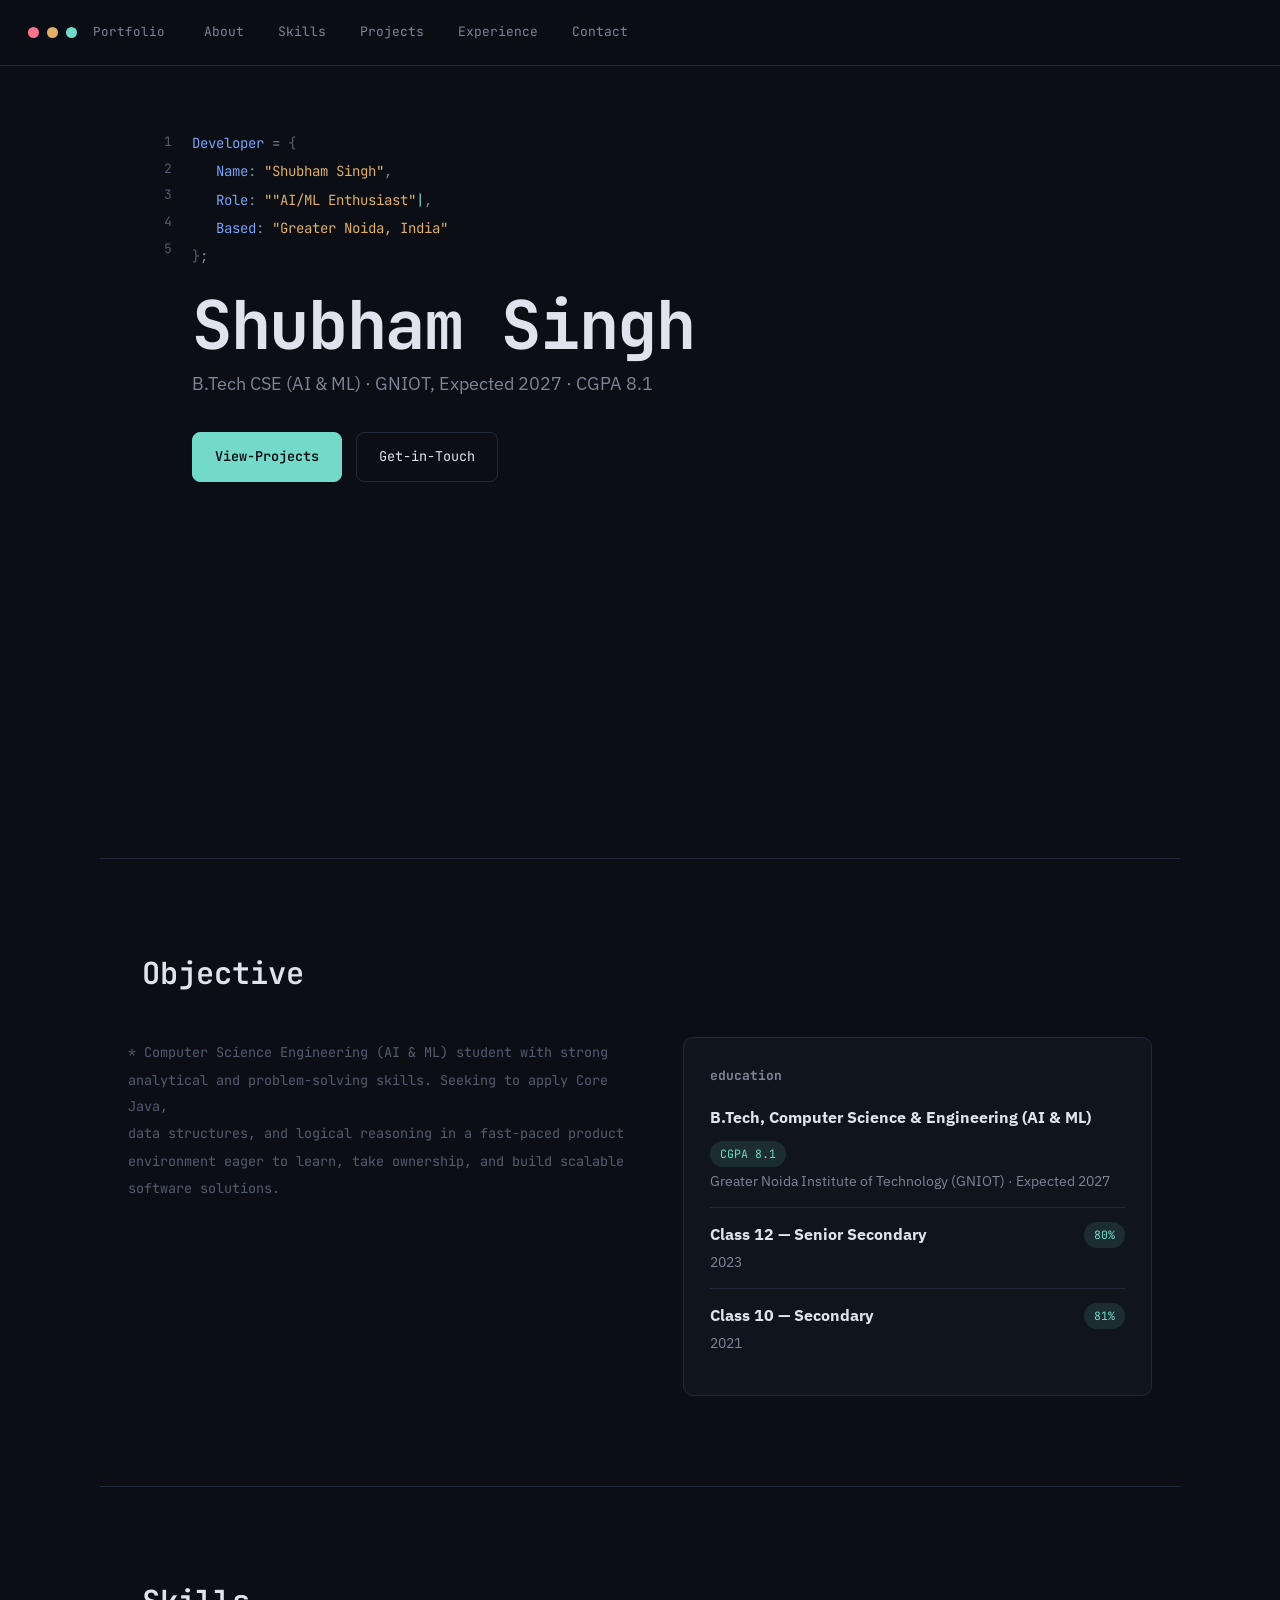
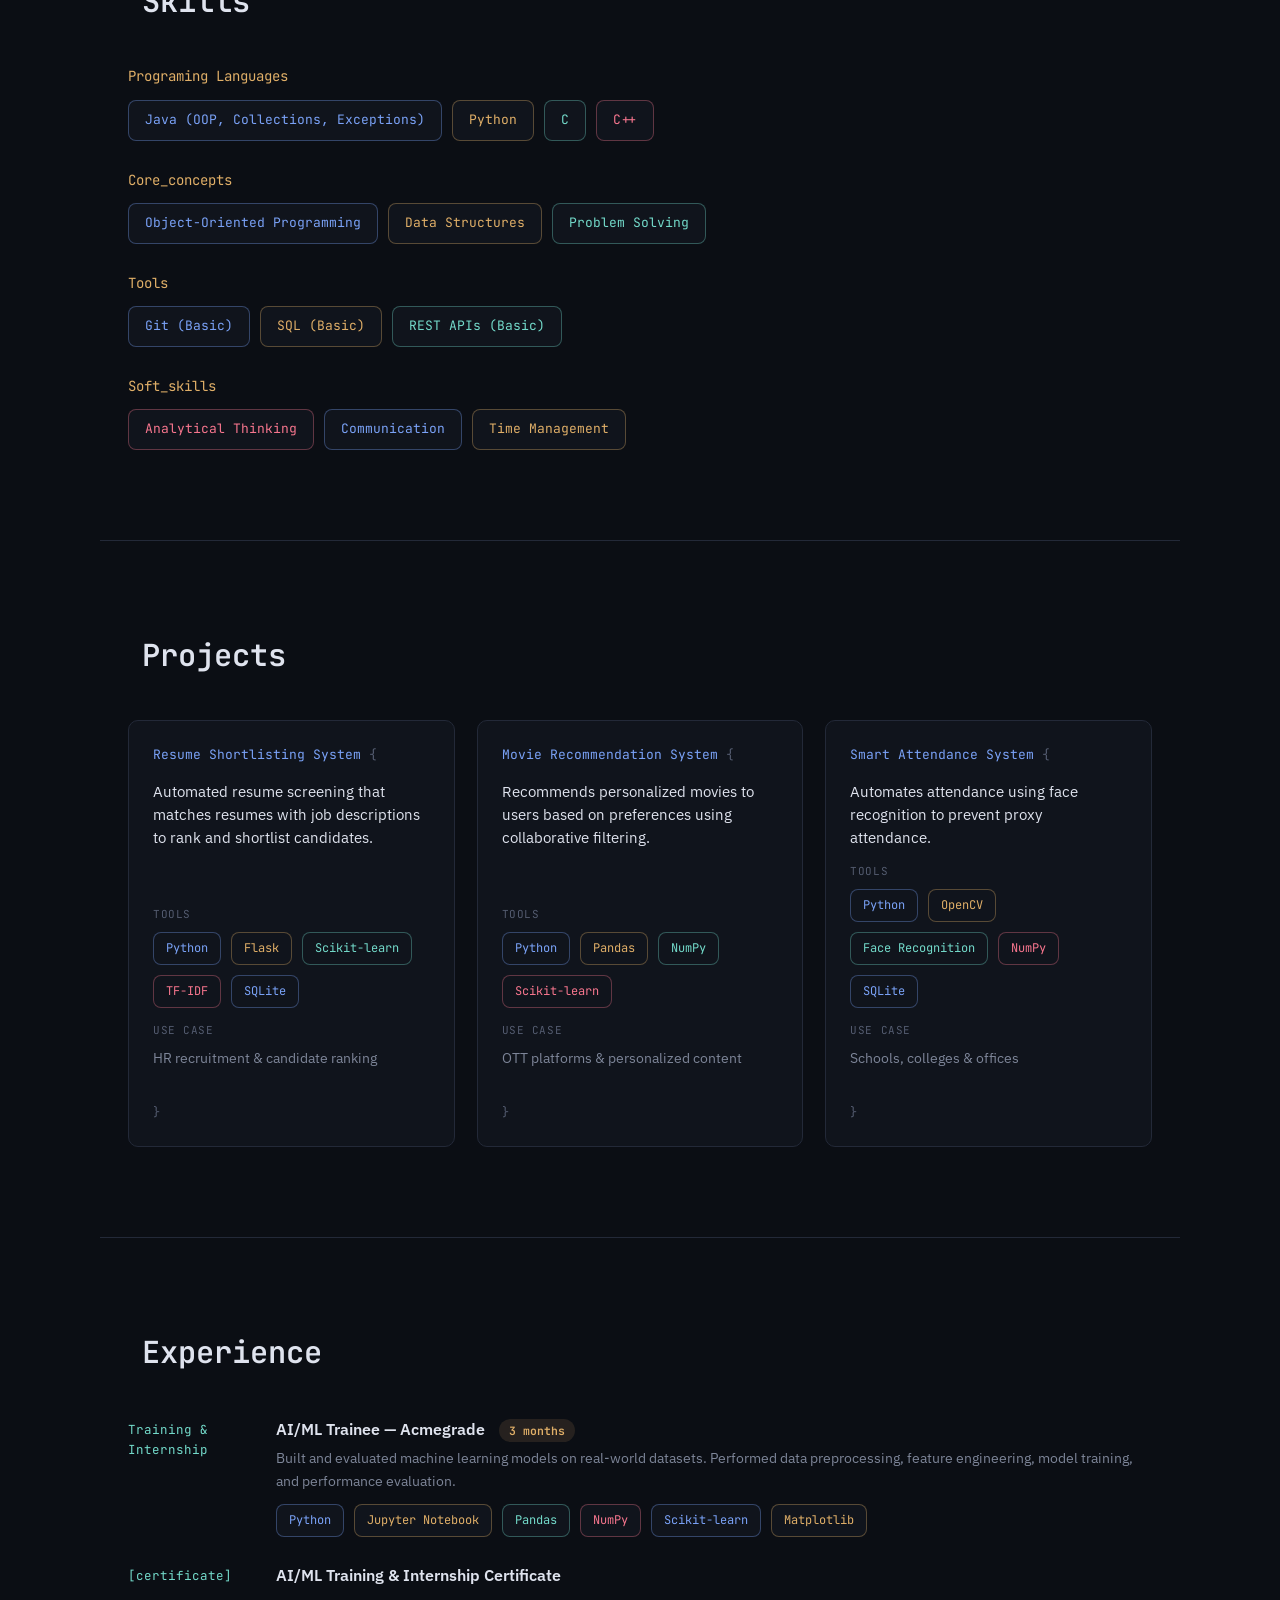
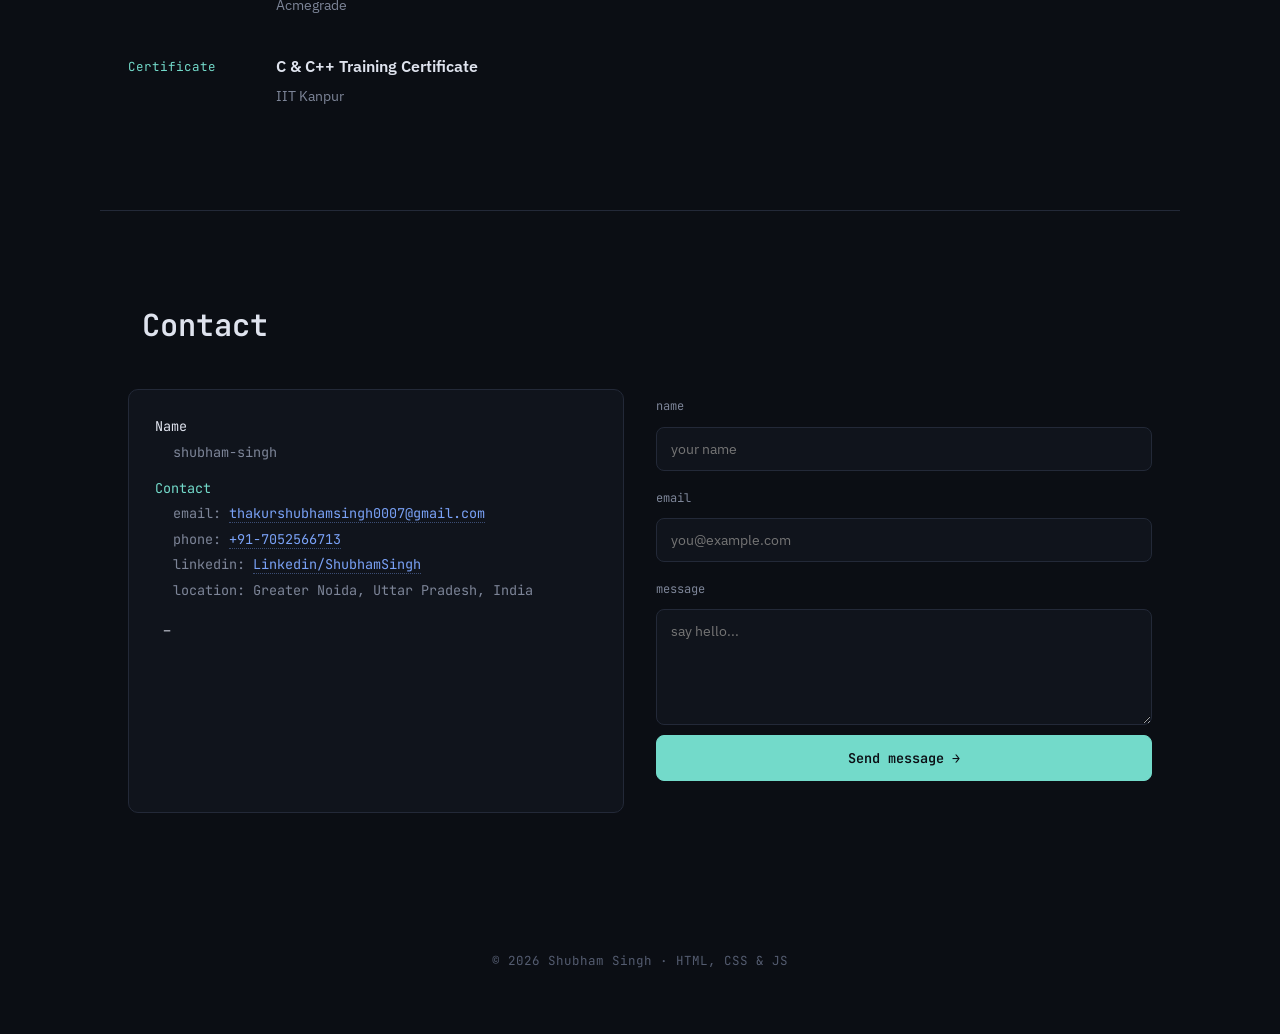
==== index.html @ 5119df44 "Add files via upload" ====
<!DOCTYPE html>
<html lang="en">
<head>
<meta charset="UTF-8">
<meta name="viewport" content="width=device-width, initial-scale=1.0">
<title>Shubham Singh — Portfolio</title>
<link rel="stylesheet" href="style.css">
<link rel="preconnect" href="https://fonts.googleapis.com">
<link href="https://fonts.googleapis.com/css2?family=JetBrains+Mono:wght@400;500;600;700&family=IBM+Plex+Sans:wght@400;500;600;700&display=swap" rel="stylesheet">
</head>
<body>

<!-- Titlebar / Nav (looks like a code editor window) -->
<header class="titlebar">
  <div class="titlebar-left">
    <span class="dot red"></span><span class="dot yellow"></span><span class="dot green"></span>
    <span class="titlebar-path">Portfolio</span>
  </div>
  <nav class="tabs" id="tabs">
    <a href="#about" class="tab" data-tab="about.js">About</a>
    <a href="#skills" class="tab" data-tab="skills.py">Skills</a>
    <a href="#projects" class="tab" data-tab="projects.md">Projects</a>
    <a href="#experience" class="tab" data-tab="log.txt">Experience</a>
    <a href="#contact" class="tab" data-tab="contact.sh">Contact</a>
  </nav>
  <button class="menu-btn" id="menuBtn" aria-label="Toggle menu" aria-expanded="false">
    <span></span><span></span><span></span>
  </button>
</header>

<!-- HERO -->
<section class="hero" id="hero">
  <div class="gutter" aria-hidden="true">
    <span>1</span><span>2</span><span>3</span><span>4</span><span>5</span>
  </div>
  <div class="hero-content">
    <p class="code-line"><span class="kw"></span> <span class="var">Developer</span> <span class="op">=</span> <span class="brace">{</span></p>
    <p class="code-line indent"><span class="prop">Name</span><span class="op">:</span> <span class="str">"Shubham Singh"</span><span class="op">,</span></p>
    <p class="code-line indent"><span class="prop">Role</span><span class="op">:</span> <span class="str">"<span class="typing" id="typingRole"></span></span><span class="cursor">|</span><span class="op">,</span></p>
    <p class="code-line indent"><span class="prop">Based</span><span class="op">:</span> <span class="str">"Greater Noida, India"</span></p>
    <p class="code-line"><span class="brace">}</span><span class="op">;</span></p>

    <h1 class="hero-name">Shubham Singh</h1>
    <p class="hero-sub">B.Tech CSE (AI &amp; ML) · GNIOT, Expected 2027 · CGPA 8.1</p>

    <div class="hero-actions">
      <a href="#projects" class="btn btn-primary">View-Projects</a>
      <a href="#contact" class="btn btn-ghost">Get-in-Touch</a>
    </div>
  </div>
</section>

<!-- ABOUT -->
<section class="section" id="about">
  <div class="section-head">
    <span class="section-tag"></span>
    <h2>Objective</h2>
  </div>
  <div class="about-grid">
    <div class="comment-block">
      <p><span class="cmt"></span></p>
      <p><span class="cmt"> * Computer Science Engineering (AI &amp; ML) student with strong</span></p>
      <p><span class="cmt">  analytical and problem-solving skills. Seeking to apply Core Java,</span></p>
      <p><span class="cmt">  data structures, and logical reasoning in a fast-paced product</span></p>
      <p><span class="cmt">  environment eager to learn, take ownership, and build scalable</span></p>
      <p><span class="cmt">  software solutions.</span></p>
      <p><span class="cmt"> </span></p>
    </div>
    <div class="education-card">
      <h3><span class="mono-label">Education</span></h3>
      <ul class="edu-list">
        <li>
          <div class="edu-row"><strong>B.Tech, Computer Science &amp; Engineering (AI &amp; ML)</strong><span class="tag-pill">CGPA 8.1</span></div>
          <div class="edu-sub">Greater Noida Institute of Technology (GNIOT) · Expected 2027</div>
        </li>
        <li>
          <div class="edu-row"><strong>Class 12 — Senior Secondary</strong><span class="tag-pill">80%</span></div>
          <div class="edu-sub">2023</div>
        </li>
        <li>
          <div class="edu-row"><strong>Class 10 — Secondary</strong><span class="tag-pill">81%</span></div>
          <div class="edu-sub">2021</div>
        </li>
      </ul>
    </div>
  </div>
</section>

<!-- SKILLS -->
<section class="section" id="skills">
  <div class="section-head">
    <span class="section-tag"></span>
    <h2>Skills</h2>
  </div>

  <div class="skills-imports">
    <p><span class="kw"></span> <span class="str">Programing Languages</span> <span class="kw"></span> <span class="var"></span></p>
    <div class="pill-row">
      <span class="pill blue">Java (OOP, Collections, Exceptions)</span>
      <span class="pill amber">Python</span>
      <span class="pill mint">C</span>
      <span class="pill pink">C++</span>
    </div>

    <p><span class="kw"></span> <span class="str">Core_concepts</span> <span class="kw"></span> <span class="var"></span></p>
    <div class="pill-row">
      <span class="pill blue">Object-Oriented Programming</span>
      <span class="pill amber">Data Structures</span>
      <span class="pill mint">Problem Solving</span>
    </div>

    <p><span class="kw"></span> <span class="str">Tools</span> <span class="kw"></span> <span class="var"></span></p>
    <div class="pill-row">
      <span class="pill blue">Git (Basic)</span>
      <span class="pill amber">SQL (Basic)</span>
      <span class="pill mint">REST APIs (Basic)</span>
    </div>

    <p><span class="kw"></span> <span class="str">Soft_skills</span> <span class="kw"></span> <span class="var"></span></p>
    <div class="pill-row">
      <span class="pill pink">Analytical Thinking</span>
      <span class="pill blue">Communication</span>
      <span class="pill amber">Time Management</span>
    </div>
  </div>
</section>

<!-- PROJECTS -->
<section class="section" id="projects">
  <div class="section-head">
    <span class="section-tag"></span>
    <h2>Projects</h2>
  </div>

  <div class="project-grid">
    <article class="project-card">
      <div class="project-fn"><span class="kw"></span> <span class="fn">Resume Shortlisting System</span><span class="op"></span> <span class="brace">{</span></div>
      <p class="project-desc">Automated resume screening that matches resumes with job descriptions to rank and shortlist candidates.</p>
      <div class="project-meta">
        <span class="meta-label">tools</span>
        <div class="pill-row small">
          <span class="pill blue">Python</span><span class="pill amber">Flask</span><span class="pill mint">Scikit-learn</span><span class="pill pink">TF-IDF</span><span class="pill blue">SQLite</span>
        </div>
      </div>
      <div class="project-meta">
        <span class="meta-label">use case</span>
        <p class="project-use">HR recruitment &amp; candidate ranking</p>
      </div>
      <div class="project-fn close"><br><span class="brace">}</span></div>
    </article>

    <article class="project-card">
      <div class="project-fn"><span class="kw"></span> <span class="fn">Movie Recommendation System</span><span class="op"></span> <span class="brace">{</span></div>
      <p class="project-desc">Recommends personalized movies to users based on preferences using collaborative filtering.</p>
      <div class="project-meta">
        <span class="meta-label">tools</span>
        <div class="pill-row small">
          <span class="pill blue">Python</span><span class="pill amber">Pandas</span><span class="pill mint">NumPy</span><span class="pill pink">Scikit-learn</span>
        </div>
      </div>
      <div class="project-meta">
        <span class="meta-label">use case</span>
        <p class="project-use">OTT platforms &amp; personalized content</p>
      </div>
      <div class="project-fn close"><br><span class="brace">}</span></div>
    </article>

    <article class="project-card">
      <div class="project-fn"><span class="kw"></span> <span class="fn">Smart Attendance System</span><span class="op"></span> <span class="brace">{</span></div>
      <p class="project-desc">Automates attendance using face recognition to prevent proxy attendance.</p>
      <div class="project-meta">
        <span class="meta-label">tools</span>
        <div class="pill-row small">
          <span class="pill blue">Python</span><span class="pill amber">OpenCV</span><span class="pill mint">Face Recognition</span><span class="pill pink">NumPy</span><span class="pill blue">SQLite</span>
        </div>
      </div>
      <div class="project-meta">
        <span class="meta-label">use case</span>
        <p class="project-use">Schools, colleges &amp; offices</p>
      </div>
      <div class="project-fn close"><br><span class="brace">}</span></div>
    </article>
  </div>
</section>

<!-- EXPERIENCE / LOG -->
<section class="section" id="experience">
  <div class="section-head">
    <span class="section-tag"></span>
    <h2>Experience</h2>
  </div>

  <div class="log-block">
    <div class="log-line">
      <span class="log-time">Training & Internship</span>
      <div>
        <p class="log-title">AI/ML Trainee — Acmegrade <span class="tag-pill light">3 months</span></p>
        <p class="log-desc">Built and evaluated machine learning models on real-world datasets. Performed data preprocessing, feature engineering, model training, and performance evaluation.</p>
        <div class="pill-row small">
          <span class="pill blue">Python</span><span class="pill amber">Jupyter Notebook</span><span class="pill mint">Pandas</span><span class="pill pink">NumPy</span><span class="pill blue">Scikit-learn</span><span class="pill amber">Matplotlib</span>
        </div>
      </div>
    </div>

    <div class="log-line">
      <span class="log-time">[certificate]</span>
      <div>
        <p class="log-title">AI/ML Training &amp; Internship Certificate</p>
        <p class="log-desc">Acmegrade</p>
      </div>
    </div>

    <div class="log-line">
      <span class="log-time">Certificate</span>
      <div>
        <p class="log-title">C &amp; C++ Training Certificate</p>
        <p class="log-desc">IIT Kanpur</p>
      </div>
    </div>
  </div>
</section>

<!-- CONTACT -->
<section class="section" id="contact">
  <div class="section-head">
    <span class="section-tag"></span>
    <h2>Contact</h2>
  </div>

  <div class="contact-wrap">
    <div class="terminal">
      <p class="term-line">Name<span class="prompt"></span></p>
      <p class="term-out">shubham-singh</p>
      <p class="term-line"><span class="prompt">Contact</span></p>
      <p class="term-out">email: <a href="mailto:thakurshubhamsingh0007@gmail.com">thakurshubhamsingh0007@gmail.com</a></p>
      <p class="term-out">phone: <a href="tel:+917052566713">+91-7052566713</a></p>
      <p class="term-out">linkedin: <a href="https://www.linkedin.com/in/shubham-singh-789880294/" id="linkedinLink">Linkedin/ShubhamSingh</a></p>
      <p class="term-out">location: Greater Noida, Uttar Pradesh, India</p>
      <p class="term-line"><span class="prompt"></span> <span class="term-cursor">_</span></p>
    </div>

    <form class="contact-form" id="contactForm">
      <label for="name">name</label>
      <input type="text" id="name" name="name" placeholder="your name" required>
      <label for="email">email</label>
      <input type="email" id="email" name="email" placeholder="you@example.com" required>
      <label for="message">message</label>
      <textarea id="message" name="message" rows="5" placeholder="say hello..." required></textarea>
      <button type="submit" class="btn btn-primary full">Send message →</button>
      <p class="form-status" id="formStatus" role="status"></p>
    </form>
  </div>
</section>

<footer class="footer">
  <p>© <span id="year"></span> Shubham Singh ·  HTML, CSS &amp; JS</p>
</footer>

<script src="script.js"></script>
</body>
</html>
---- style.css ----
/* ============ TOKENS ============ */
:root{
  --bg: #0b0e14;
  --surface: #10141c;
  --surface-2: #161b26;
  --border: #232938;
  --text: #dfe3ee;
  --text-dim: #7d8598;
  --text-dimmer: #545c70;

  --blue: #7aa2f7;
  --amber: #e0af68;
  --mint: #73dacae0;
  --mint-solid: #73daca;
  --pink: #f7768e;

  --font-mono: 'JetBrains Mono', ui-monospace, monospace;
  --font-sans: 'IBM Plex Sans', system-ui, sans-serif;

  --radius: 10px;
  --gutter-w: 44px;
  --max-w: 1080px;
}

*{ box-sizing: border-box; }
html{ scroll-behavior: smooth; }
@media (prefers-reduced-motion: reduce){
  html{ scroll-behavior: auto; }
  *{ animation-duration: .001ms !important; animation-iteration-count: 1 !important; transition-duration: .001ms !important; }
}

body{
  margin:0;
  background: var(--bg);
  color: var(--text);
  font-family: var(--font-sans);
  line-height: 1.6;
  -webkit-font-smoothing: antialiased;
}

a{ color: inherit; text-decoration: none; }
ul{ list-style: none; margin:0; padding:0; }

::selection{ background: var(--blue); color: #0b0e14; }

:focus-visible{
  outline: 2px solid var(--mint-solid);
  outline-offset: 2px;
}

/* ============ TITLEBAR / NAV ============ */
.titlebar{
  position: sticky; top:0; z-index: 100;
  display:flex; align-items:center; gap:24px;
  padding: 14px 28px;
  background: rgba(11,14,20,0.85);
  backdrop-filter: blur(10px);
  border-bottom: 1px solid var(--border);
}
.titlebar-left{ display:flex; align-items:center; gap:8px; flex-shrink:0; }
.dot{ width:11px; height:11px; border-radius:50%; display:inline-block; }
.dot.red{ background:#f7768e; }
.dot.yellow{ background:#e0af68; }
.dot.green{ background:#73daca; }
.titlebar-path{
  font-family: var(--font-mono);
  font-size: 12.5px;
  color: var(--text-dim);
  margin-left: 8px;
  white-space: nowrap;
}
.tabs{ display:flex; gap:4px; overflow-x:auto; scrollbar-width:none; }
.tabs::-webkit-scrollbar{ display:none; }
.tab{
  font-family: var(--font-mono);
  font-size: 13px;
  color: var(--text-dim);
  padding: 7px 14px;
  border-radius: 6px;
  white-space: nowrap;
  border: 1px solid transparent;
  transition: color .15s, border-color .15s, background .15s;
}
.tab:hover{ color: var(--text); background: var(--surface-2); }
.tab.active{ color: var(--mint-solid); border-color: var(--border); background: var(--surface); }

.menu-btn{
  display:none; margin-left:auto; background:none; border:none; cursor:pointer;
  flex-direction:column; gap:5px; padding:6px;
}
.menu-btn span{ width:22px; height:2px; background: var(--text); display:block; transition: transform .2s, opacity .2s; }

/* ============ HERO ============ */
.hero{
  position:relative;
  display:flex;
  min-height: 88vh;
  padding: 60px 28px 80px;
  max-width: var(--max-w);
  margin: 0 auto;
  gap: 20px;
}
.gutter{
  display:flex; flex-direction:column; gap:6px;
  font-family: var(--font-mono);
  font-size: 13px;
  color: var(--text-dimmer);
  padding-top: 6px;
  flex-shrink:0;
  width: var(--gutter-w);
  text-align:right;
  user-select:none;
}
.hero-content{ padding-top: 6px; max-width: 720px; }

.code-line{
  margin: 0 0 6px;
  font-family: var(--font-mono);
  font-size: 14px;
  color: var(--text-dim);
}
.code-line.indent{ padding-left: 24px; }
.kw{ color: var(--pink); }
.var{ color: var(--blue); }
.op{ color: var(--text-dim); }
.brace{ color: var(--text-dimmer); }
.prop{ color: var(--blue); }
.str{ color: var(--amber); }
.cmt{ color: var(--text-dimmer); font-family: var(--font-mono); font-size: 13.5px; margin: 0; }
.typing{ color: var(--amber); }
.cursor{ color: var(--mint-solid); animation: blink 1s step-end infinite; }
@keyframes blink{ 50%{ opacity:0; } }

.hero-name{
  font-family: var(--font-mono);
  font-weight: 700;
  font-size: clamp(2.4rem, 6vw, 4.2rem);
  line-height: 1.05;
  margin: 22px 0 10px;
  letter-spacing: -0.02em;
}
.hero-sub{
  font-size: clamp(0.95rem, 2vw, 1.1rem);
  color: var(--text-dim);
  margin: 0 0 34px;
}
.hero-actions{ display:flex; gap:14px; flex-wrap:wrap; }

.btn{
  font-family: var(--font-mono);
  font-size: 13.5px;
  padding: 13px 22px;
  border-radius: 8px;
  border: 1px solid var(--border);
  transition: transform .15s, border-color .15s, background .15s;
  display:inline-block;
}
.btn:hover{ transform: translateY(-2px); }
.btn-primary{ background: var(--mint-solid); color: #0b0e14; border-color: var(--mint-solid); font-weight:600; }
.btn-primary:hover{ background: #8be8d8; }
.btn-ghost{ color: var(--text); }
.btn-ghost:hover{ border-color: var(--mint-solid); color: var(--mint-solid); }
.btn.full{ width:100%; text-align:center; cursor:pointer; }

/* ============ SECTIONS ============ */
.section{
  max-width: var(--max-w);
  margin: 0 auto;
  padding: 90px 28px;
  border-top: 1px solid var(--border);
  opacity: 0;
  transform: translateY(18px);
  transition: opacity .6s ease, transform .6s ease;
}
.section.in-view{ opacity: 1; transform: none; }

.section-head{ display:flex; align-items:baseline; gap:14px; margin-bottom: 40px; }
.section-tag{ font-family: var(--font-mono); color: var(--mint-solid); font-size: 13px; }
.section-head h2{
  font-family: var(--font-mono);
  font-size: clamp(1.4rem, 3vw, 1.9rem);
  margin:0;
  font-weight: 600;
}

/* ---- ABOUT ---- */
.about-grid{ display:grid; grid-template-columns: 1.1fr 1fr; gap: 40px; align-items:start; }
.comment-block p{ margin:0 0 2px; }
.education-card{
  background: var(--surface);
  border: 1px solid var(--border);
  border-radius: var(--radius);
  padding: 26px;
}
.mono-label{ font-family: var(--font-mono); color: var(--text-dim); font-size: 13px; text-transform: lowercase; }
.education-card h3{ margin: 0 0 18px; font-size: 14px; }
.edu-list li{ padding: 14px 0; border-top: 1px solid var(--border); }
.edu-list li:first-child{ border-top:none; padding-top:0; }
.edu-row{ display:flex; justify-content:space-between; align-items:center; gap:10px; flex-wrap:wrap; }
.edu-sub{ color: var(--text-dim); font-size: 13.5px; margin-top: 4px; }
.tag-pill{
  font-family: var(--font-mono); font-size: 11.5px;
  background: rgba(115,218,202,0.12); color: var(--mint-solid);
  padding: 4px 10px; border-radius: 999px; white-space:nowrap;
}
.tag-pill.light{ background: rgba(224,175,104,0.12); color: var(--amber); margin-left:10px; }

/* ---- SKILLS ---- */
.skills-imports p{
  font-family: var(--font-mono); font-size: 14px; color: var(--text-dim);
  margin: 28px 0 12px;
}
.skills-imports p:first-child{ margin-top:0; }
.pill-row{ display:flex; flex-wrap:wrap; gap:10px; }
.pill-row.small .pill{ font-size: 12px; padding: 6px 12px; }
.pill{
  font-family: var(--font-mono); font-size: 13px;
  padding: 9px 16px; border-radius: 8px;
  border: 1px solid var(--border);
  background: var(--surface);
  transition: transform .15s, border-color .15s;
}
.pill:hover{ transform: translateY(-2px); }
.pill.blue{ color: var(--blue); border-color: rgba(122,162,247,0.35); }
.pill.amber{ color: var(--amber); border-color: rgba(224,175,104,0.35); }
.pill.mint{ color: var(--mint-solid); border-color: rgba(115,218,202,0.35); }
.pill.pink{ color: var(--pink); border-color: rgba(247,118,142,0.35); }

/* ---- PROJECTS ---- */
.project-grid{ display:grid; grid-template-columns: repeat(3, 1fr); gap: 22px; }
.project-card{
  background: var(--surface);
  border: 1px solid var(--border);
  border-radius: var(--radius);
  padding: 24px;
  display:flex; flex-direction:column; gap:14px;
  transition: transform .2s, border-color .2s;
}
.project-card:hover{ transform: translateY(-4px); border-color: var(--mint-solid); }
.project-fn{ font-family: var(--font-mono); font-size: 13px; color: var(--text-dim); }
.project-fn .kw{ color: var(--pink); }
.project-fn .fn{ color: var(--blue); }
.project-fn.close{ color: var(--text-dimmer); font-size: 12px; }
.project-desc{ font-size: 14.5px; color: var(--text); margin:0; flex-grow:1; }
.meta-label{ font-family: var(--font-mono); font-size: 11px; color: var(--text-dimmer); text-transform: uppercase; letter-spacing: .05em; display:block; margin-bottom:8px; }
.project-use{ margin:0; font-size: 13.5px; color: var(--text-dim); }

/* ---- LOG / EXPERIENCE ---- */
.log-block{ display:flex; flex-direction:column; gap:26px; }
.log-line{ display:grid; grid-template-columns: 130px 1fr; gap: 18px; }
.log-time{ font-family: var(--font-mono); color: var(--mint-solid); font-size: 12.5px; padding-top:3px; }
.log-title{ margin:0 0 6px; font-weight:600; font-size:15.5px; }
.log-desc{ margin: 0 0 12px; color: var(--text-dim); font-size: 14px; }

/* ---- CONTACT ---- */
.contact-wrap{ display:grid; grid-template-columns: 1fr 1fr; gap: 32px; }
.terminal{
  background: var(--surface);
  border: 1px solid var(--border);
  border-radius: var(--radius);
  padding: 26px;
  font-family: var(--font-mono);
  font-size: 13.5px;
}
.term-line{ margin: 14px 0 4px; color: var(--text); }
.term-line:first-child{ margin-top:0; }
.prompt{ color: var(--mint-solid); margin-right:8px; }
.term-out{ margin: 0 0 4px; color: var(--text-dim); padding-left: 18px; }
.term-out a{ color: var(--blue); border-bottom: 1px dotted rgba(122,162,247,0.4); }
.term-out a:hover{ color: var(--mint-solid); }
.term-cursor{ animation: blink 1s step-end infinite; }

.contact-form{ display:flex; flex-direction:column; gap: 10px; }
.contact-form label{ font-family: var(--font-mono); font-size: 12px; color: var(--text-dim); margin-top: 8px; }
.contact-form input, .contact-form textarea{
  background: var(--surface);
  border: 1px solid var(--border);
  border-radius: 8px;
  padding: 12px 14px;
  color: var(--text);
  font-family: var(--font-sans);
  font-size: 14px;
  resize: vertical;
}
.contact-form input:focus, .contact-form textarea:focus{ border-color: var(--mint-solid); }
.form-status{ font-family: var(--font-mono); font-size: 12.5px; color: var(--mint-solid); min-height: 18px; margin: 4px 0 0; }

/* ---- FOOTER ---- */
.footer{
  text-align:center; padding: 36px 20px 50px;
  font-family: var(--font-mono); font-size: 12.5px; color: var(--text-dimmer);
}

/* ============ RESPONSIVE ============ */
@media (max-width: 860px){
  .about-grid, .contact-wrap{ grid-template-columns: 1fr; }
  .project-grid{ grid-template-columns: 1fr 1fr; }
}

@media (max-width: 720px){
  .titlebar-path{ display:none; }
  .tabs{
    position: fixed; top: 57px; left:0; right:0;
    flex-direction: column; align-items:stretch;
    background: var(--bg); border-bottom: 1px solid var(--border);
    padding: 8px 16px 16px;
    transform-origin: top;
    transform: scaleY(0); opacity:0; pointer-events:none;
    transition: transform .18s ease, opacity .18s ease;
  }
  .tabs.open{ transform: scaleY(1); opacity:1; pointer-events:auto; }
  .tab{ padding: 12px 6px; border-bottom: 1px solid var(--border); border-radius:0; }
  .menu-btn{ display:flex; }
  .menu-btn.open span:nth-child(1){ transform: translateY(7px) rotate(45deg); }
  .menu-btn.open span:nth-child(2){ opacity:0; }
  .menu-btn.open span:nth-child(3){ transform: translateY(-7px) rotate(-45deg); }

  .gutter{ display:none; }
  .hero{ padding: 40px 22px 60px; min-height: auto; }
  .section{ padding: 64px 22px; }
  .project-grid{ grid-template-columns: 1fr; }
  .log-line{ grid-template-columns: 1fr; gap:4px; }
}

@media (max-width: 420px){
  .hero-actions{ flex-direction:column; }
  .btn{ text-align:center; }
}
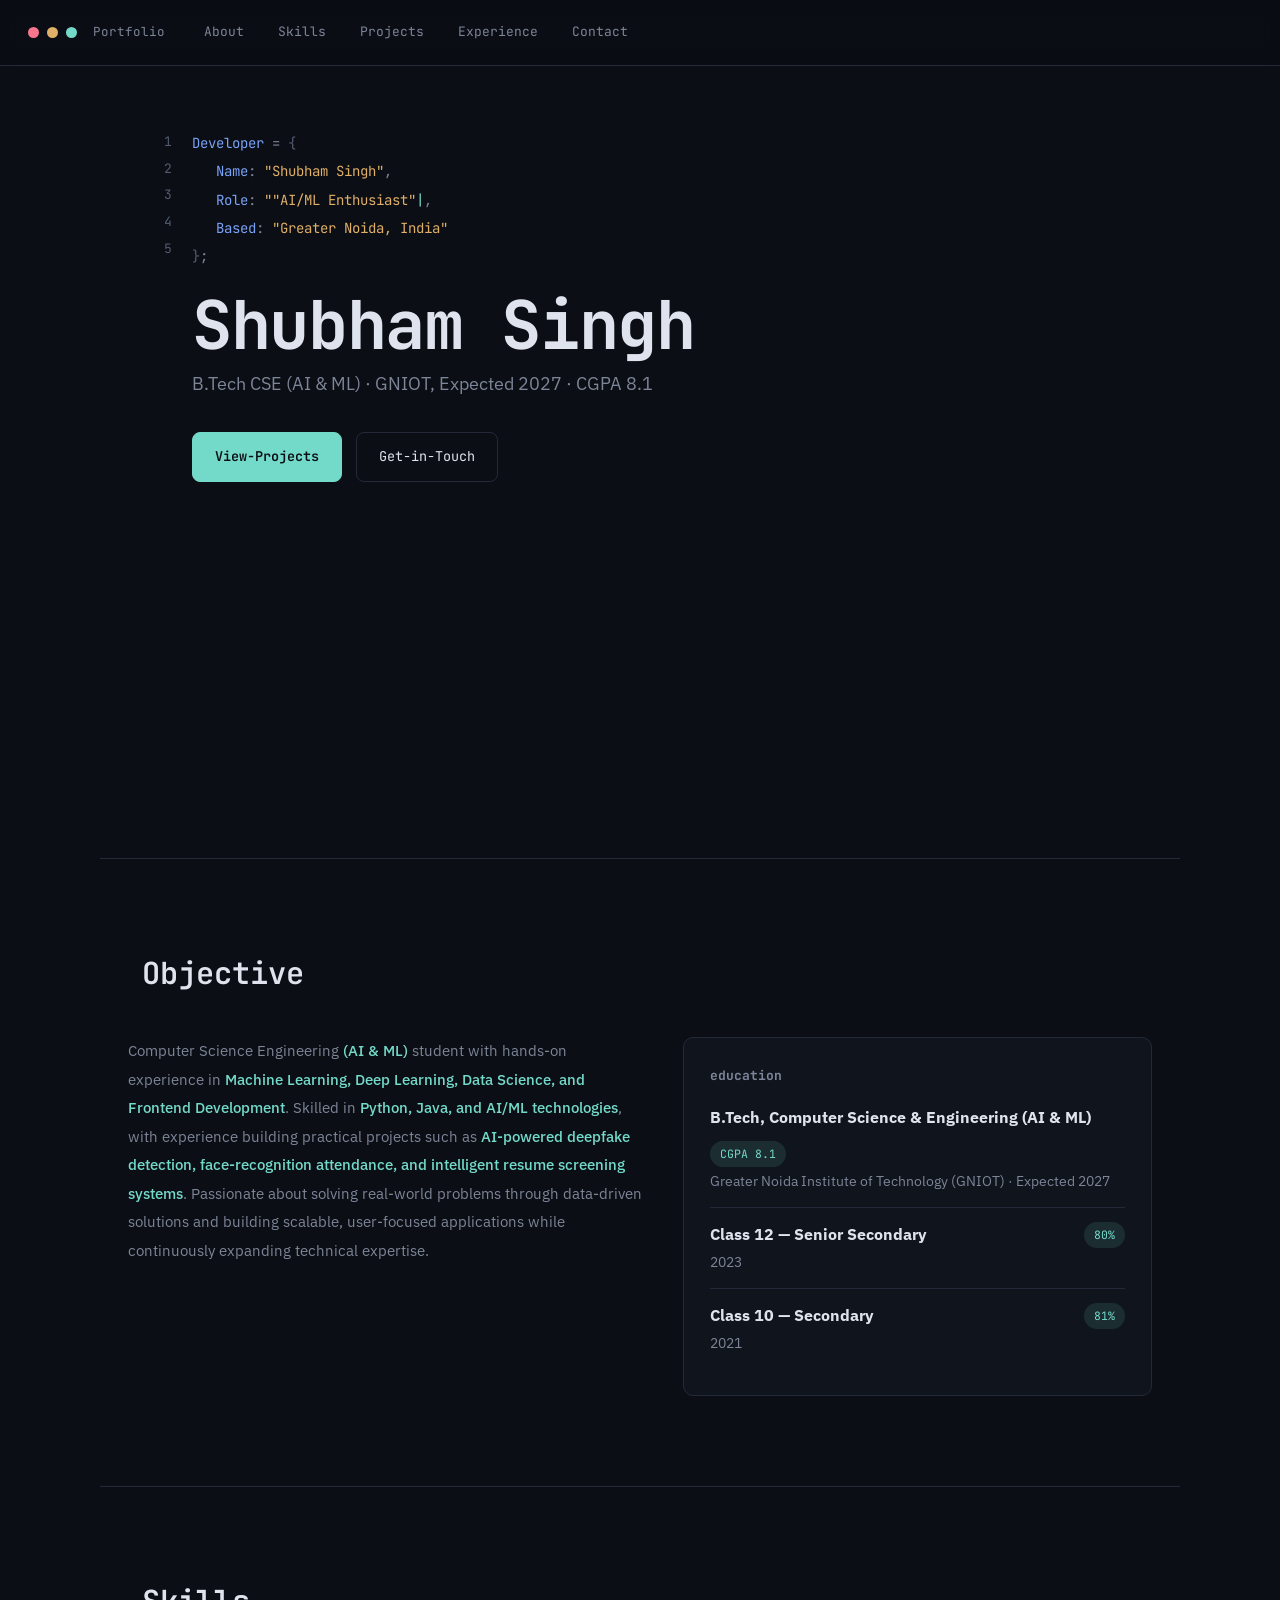
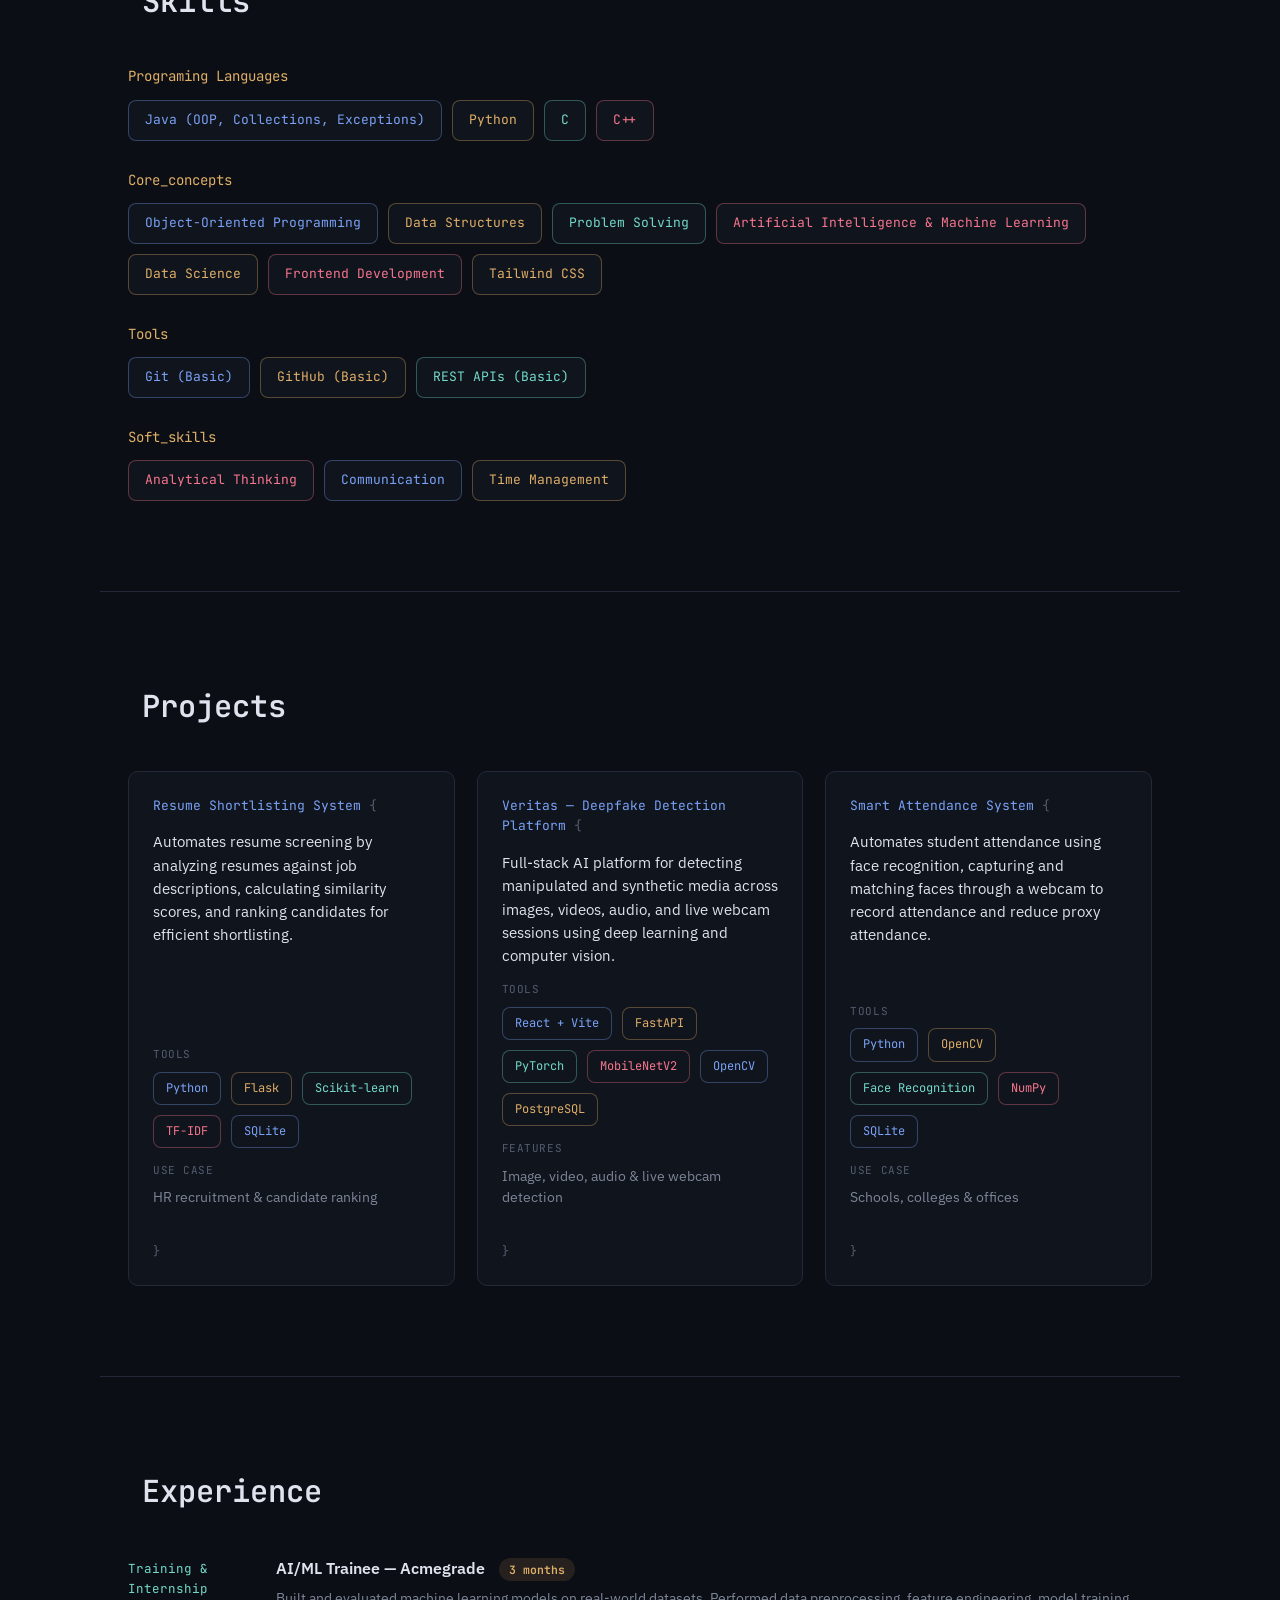
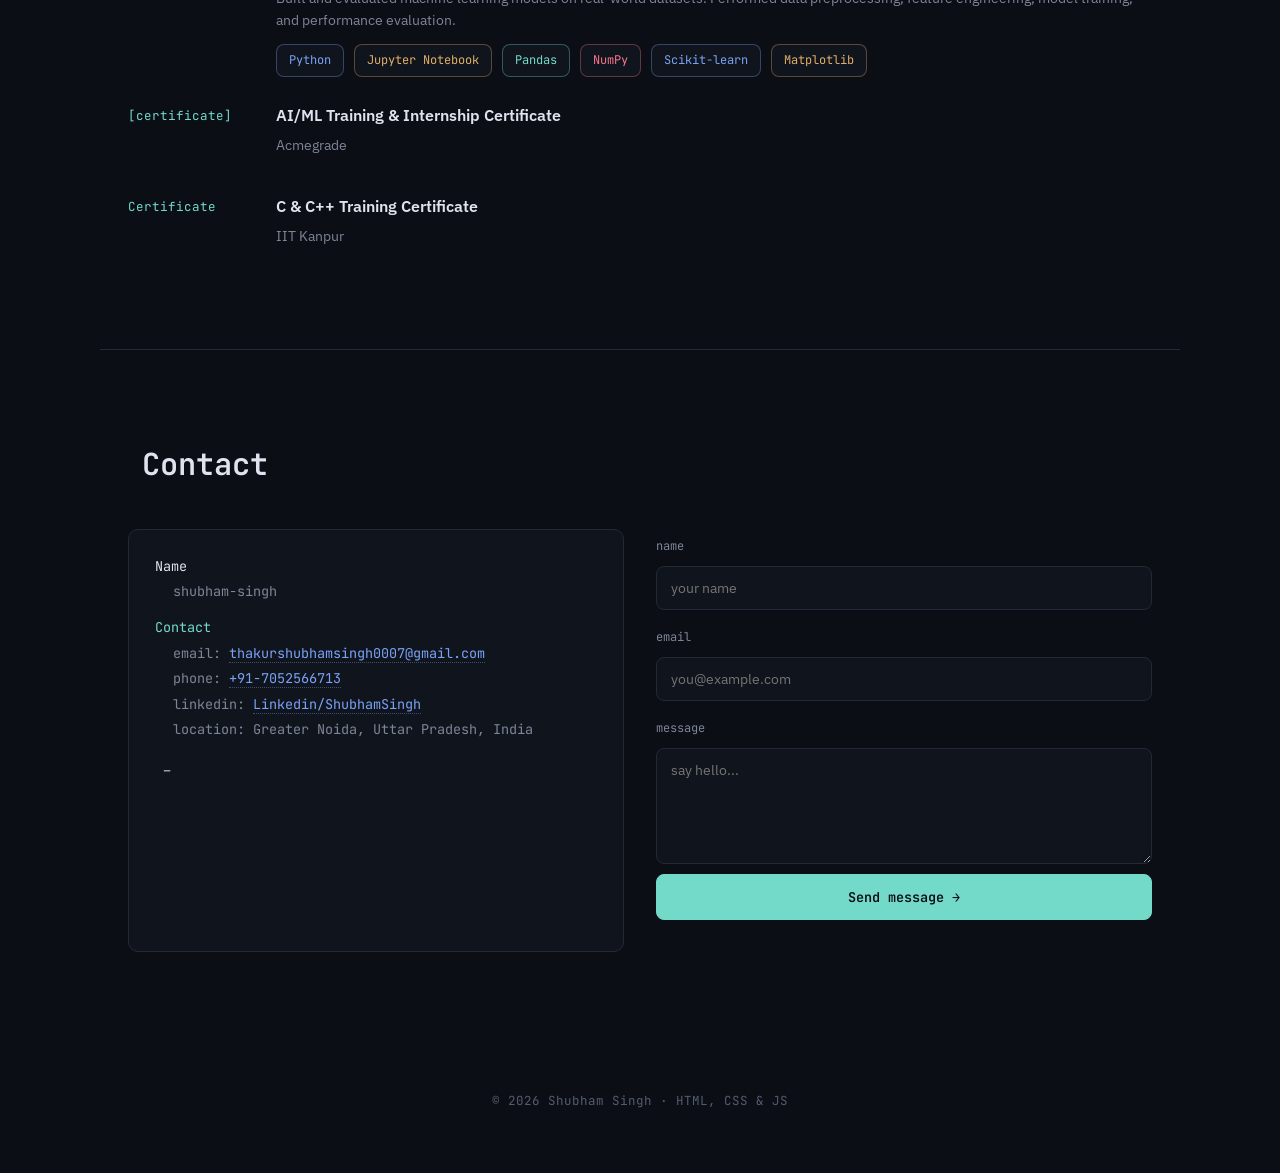
==== commit 6f034d52: "Update portfolio" ====
--- a/index.html
+++ b/index.html
@@ -58,14 +58,19 @@
   </div>
   <div class="about-grid">
     <div class="comment-block">
-      <p><span class="cmt"></span></p>
-      <p><span class="cmt"> * Computer Science Engineering (AI &amp; ML) student with strong</span></p>
-      <p><span class="cmt">  analytical and problem-solving skills. Seeking to apply Core Java,</span></p>
-      <p><span class="cmt">  data structures, and logical reasoning in a fast-paced product</span></p>
-      <p><span class="cmt">  environment eager to learn, take ownership, and build scalable</span></p>
-      <p><span class="cmt">  software solutions.</span></p>
-      <p><span class="cmt"> </span></p>
-    </div>
+  <p>
+    Computer Science Engineering <span class="highlight">(AI &amp; ML)</span> student
+    with hands-on experience in <span class="highlight">Machine Learning, Deep Learning,
+    Data Science, and Frontend Development</span>.
+    Skilled in <span class="highlight">Python, Java, and AI/ML technologies</span>,
+    with experience building practical projects such as
+    <span class="highlight">AI-powered deepfake detection, face-recognition attendance,
+    and intelligent resume screening systems</span>.
+    Passionate about solving real-world problems through data-driven solutions
+    and building scalable, user-focused applications while continuously expanding
+    technical expertise.
+  </p>
+</div>
     <div class="education-card">
       <h3><span class="mono-label">Education</span></h3>
       <ul class="edu-list">
@@ -103,16 +108,20 @@
     </div>
 
     <p><span class="kw"></span> <span class="str">Core_concepts</span> <span class="kw"></span> <span class="var"></span></p>
-    <div class="pill-row">
-      <span class="pill blue">Object-Oriented Programming</span>
-      <span class="pill amber">Data Structures</span>
-      <span class="pill mint">Problem Solving</span>
-    </div>
+<div class="pill-row">
+  <span class="pill blue">Object-Oriented Programming</span>
+  <span class="pill amber">Data Structures</span>
+  <span class="pill mint">Problem Solving</span>
+  <span class="pill pink">Artificial Intelligence & Machine Learning</span>
+  <span class="pill amber">Data Science</span>
+  <span class="pill pink">Frontend Development</span>
+  <span class="pill amber">Tailwind CSS</span>
+</div>
 
     <p><span class="kw"></span> <span class="str">Tools</span> <span class="kw"></span> <span class="var"></span></p>
     <div class="pill-row">
       <span class="pill blue">Git (Basic)</span>
-      <span class="pill amber">SQL (Basic)</span>
+      <span class="pill amber">GitHub (Basic)</span>
       <span class="pill mint">REST APIs (Basic)</span>
     </div>
 
@@ -135,8 +144,12 @@
   <div class="project-grid">
     <article class="project-card">
       <div class="project-fn"><span class="kw"></span> <span class="fn">Resume Shortlisting System</span><span class="op"></span> <span class="brace">{</span></div>
-      <p class="project-desc">Automated resume screening that matches resumes with job descriptions to rank and shortlist candidates.</p>
-      <div class="project-meta">
+      <p class="project-desc">
+  Automates resume screening by analyzing resumes against job descriptions,
+  calculating similarity scores, and ranking candidates for efficient
+  shortlisting.
+</p>
+        <div class="project-meta">
         <span class="meta-label">tools</span>
         <div class="pill-row small">
           <span class="pill blue">Python</span><span class="pill amber">Flask</span><span class="pill mint">Scikit-learn</span><span class="pill pink">TF-IDF</span><span class="pill blue">SQLite</span>
@@ -150,24 +163,49 @@
     </article>
 
     <article class="project-card">
-      <div class="project-fn"><span class="kw"></span> <span class="fn">Movie Recommendation System</span><span class="op"></span> <span class="brace">{</span></div>
-      <p class="project-desc">Recommends personalized movies to users based on preferences using collaborative filtering.</p>
-      <div class="project-meta">
-        <span class="meta-label">tools</span>
-        <div class="pill-row small">
-          <span class="pill blue">Python</span><span class="pill amber">Pandas</span><span class="pill mint">NumPy</span><span class="pill pink">Scikit-learn</span>
-        </div>
-      </div>
-      <div class="project-meta">
-        <span class="meta-label">use case</span>
-        <p class="project-use">OTT platforms &amp; personalized content</p>
-      </div>
-      <div class="project-fn close"><br><span class="brace">}</span></div>
-    </article>
+  <div class="project-fn">
+    <span class="kw"></span>
+    <span class="fn">Veritas — Deepfake Detection Platform</span>
+    <span class="op"></span>
+    <span class="brace">{</span>
+  </div>
+
+  <p class="project-desc">
+    Full-stack AI platform for detecting manipulated and synthetic media
+    across images, videos, audio, and live webcam sessions using deep learning
+    and computer vision.
+  </p>
+
+  <div class="project-meta">
+    <span class="meta-label">tools</span>
+    <div class="pill-row small">
+      <span class="pill blue">React + Vite</span>
+      <span class="pill amber">FastAPI</span>
+      <span class="pill mint">PyTorch</span>
+      <span class="pill pink">MobileNetV2</span>
+      <span class="pill blue">OpenCV</span>
+      <span class="pill amber">PostgreSQL</span>
+    </div>
+  </div>
+
+  <div class="project-meta">
+    <span class="meta-label">features</span>
+    <p class="project-use">
+      Image, video, audio &amp; live webcam detection
+    </p>
+  </div>
+
+  <div class="project-fn close">
+    <br><span class="brace">}</span>
+  </div>
+</article>
 
     <article class="project-card">
       <div class="project-fn"><span class="kw"></span> <span class="fn">Smart Attendance System</span><span class="op"></span> <span class="brace">{</span></div>
-      <p class="project-desc">Automates attendance using face recognition to prevent proxy attendance.</p>
+      <p class="project-desc">
+  Automates student attendance using face recognition, capturing and matching
+  faces through a webcam to record attendance and reduce proxy attendance.
+</p>
       <div class="project-meta">
         <span class="meta-label">tools</span>
         <div class="pill-row small">
--- a/style.css
+++ b/style.css
@@ -184,6 +184,17 @@
 }
 
 /* ---- ABOUT ---- */
+.comment-block p{
+  font-size: 15px;
+  line-height: 1.9;
+  color: var(--text-dim);
+  margin: 0;
+}
+
+.comment-block .highlight{
+  color: var(--mint-solid);
+  font-weight: 500;
+}
 .about-grid{ display:grid; grid-template-columns: 1.1fr 1fr; gap: 40px; align-items:start; }
 .comment-block p{ margin:0 0 2px; }
 .education-card{
@@ -325,4 +336,4 @@
 @media (max-width: 420px){
   .hero-actions{ flex-direction:column; }
   .btn{ text-align:center; }
-}+}
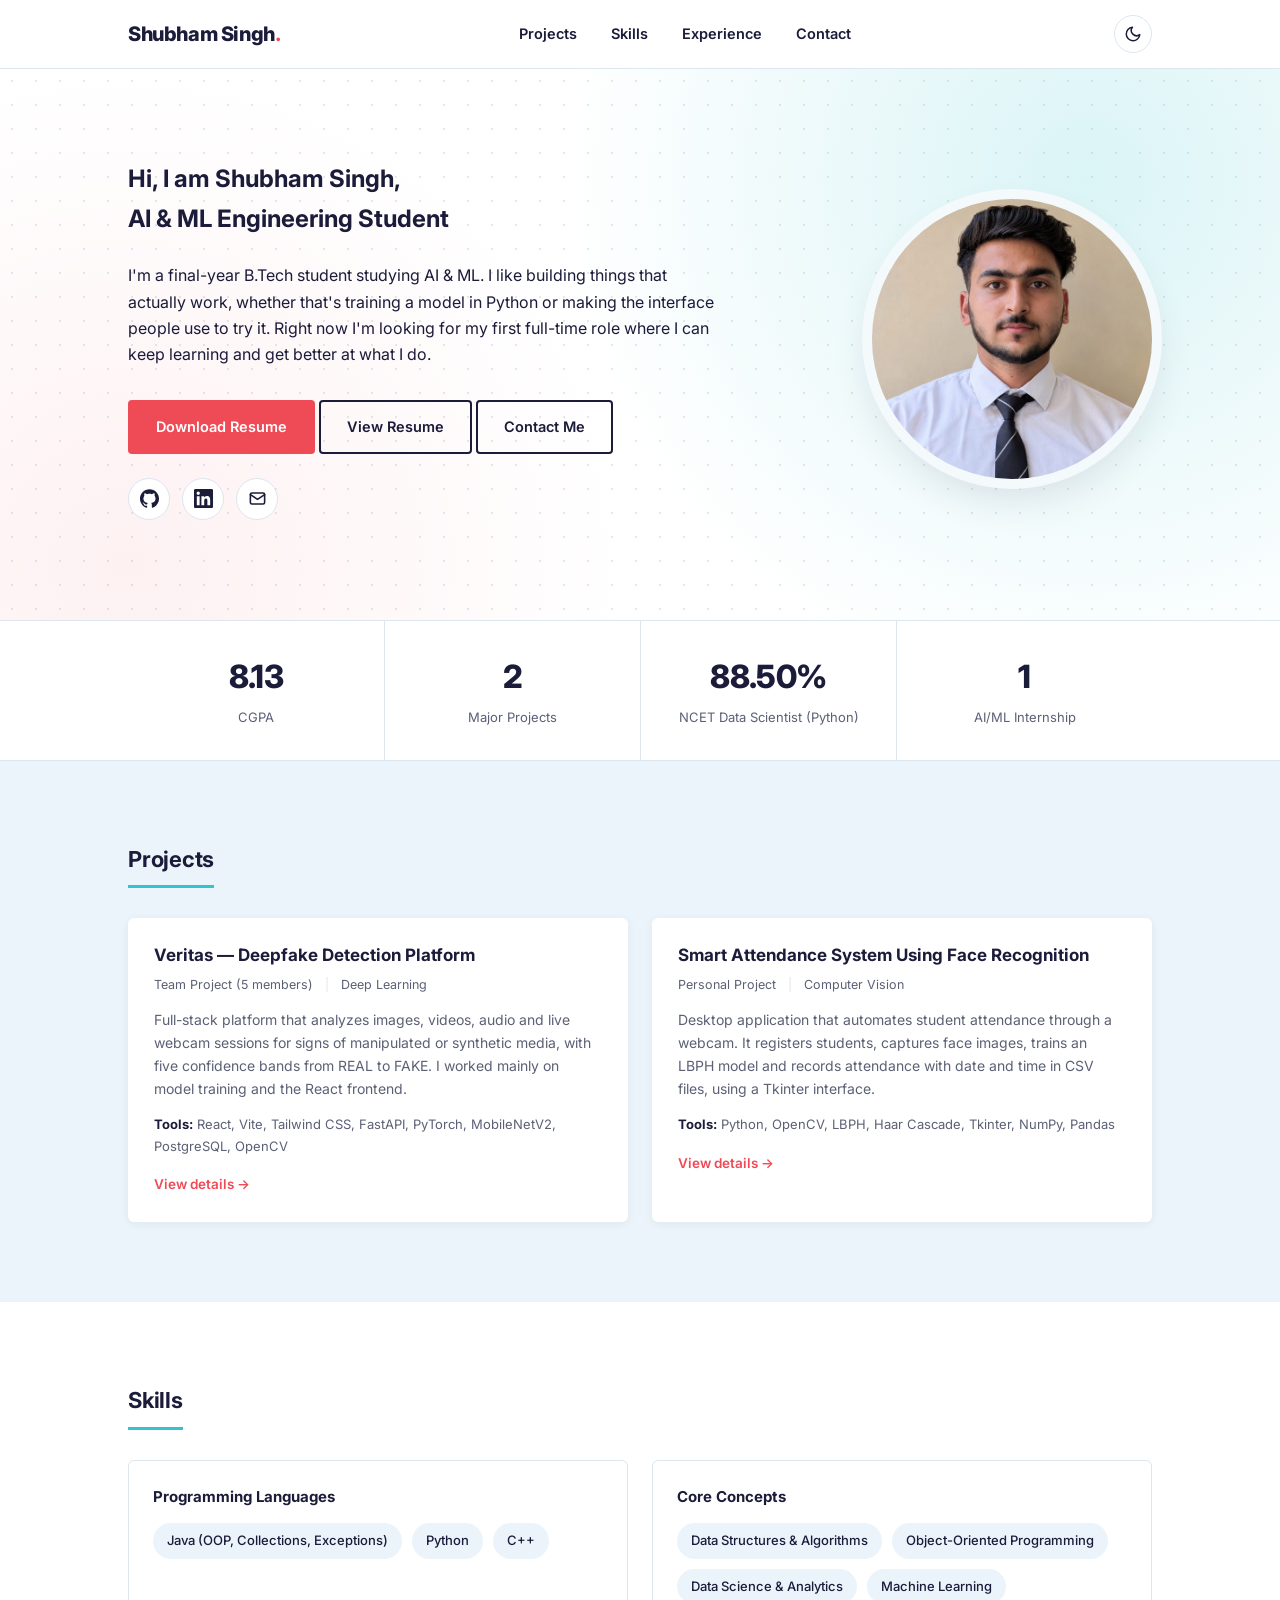
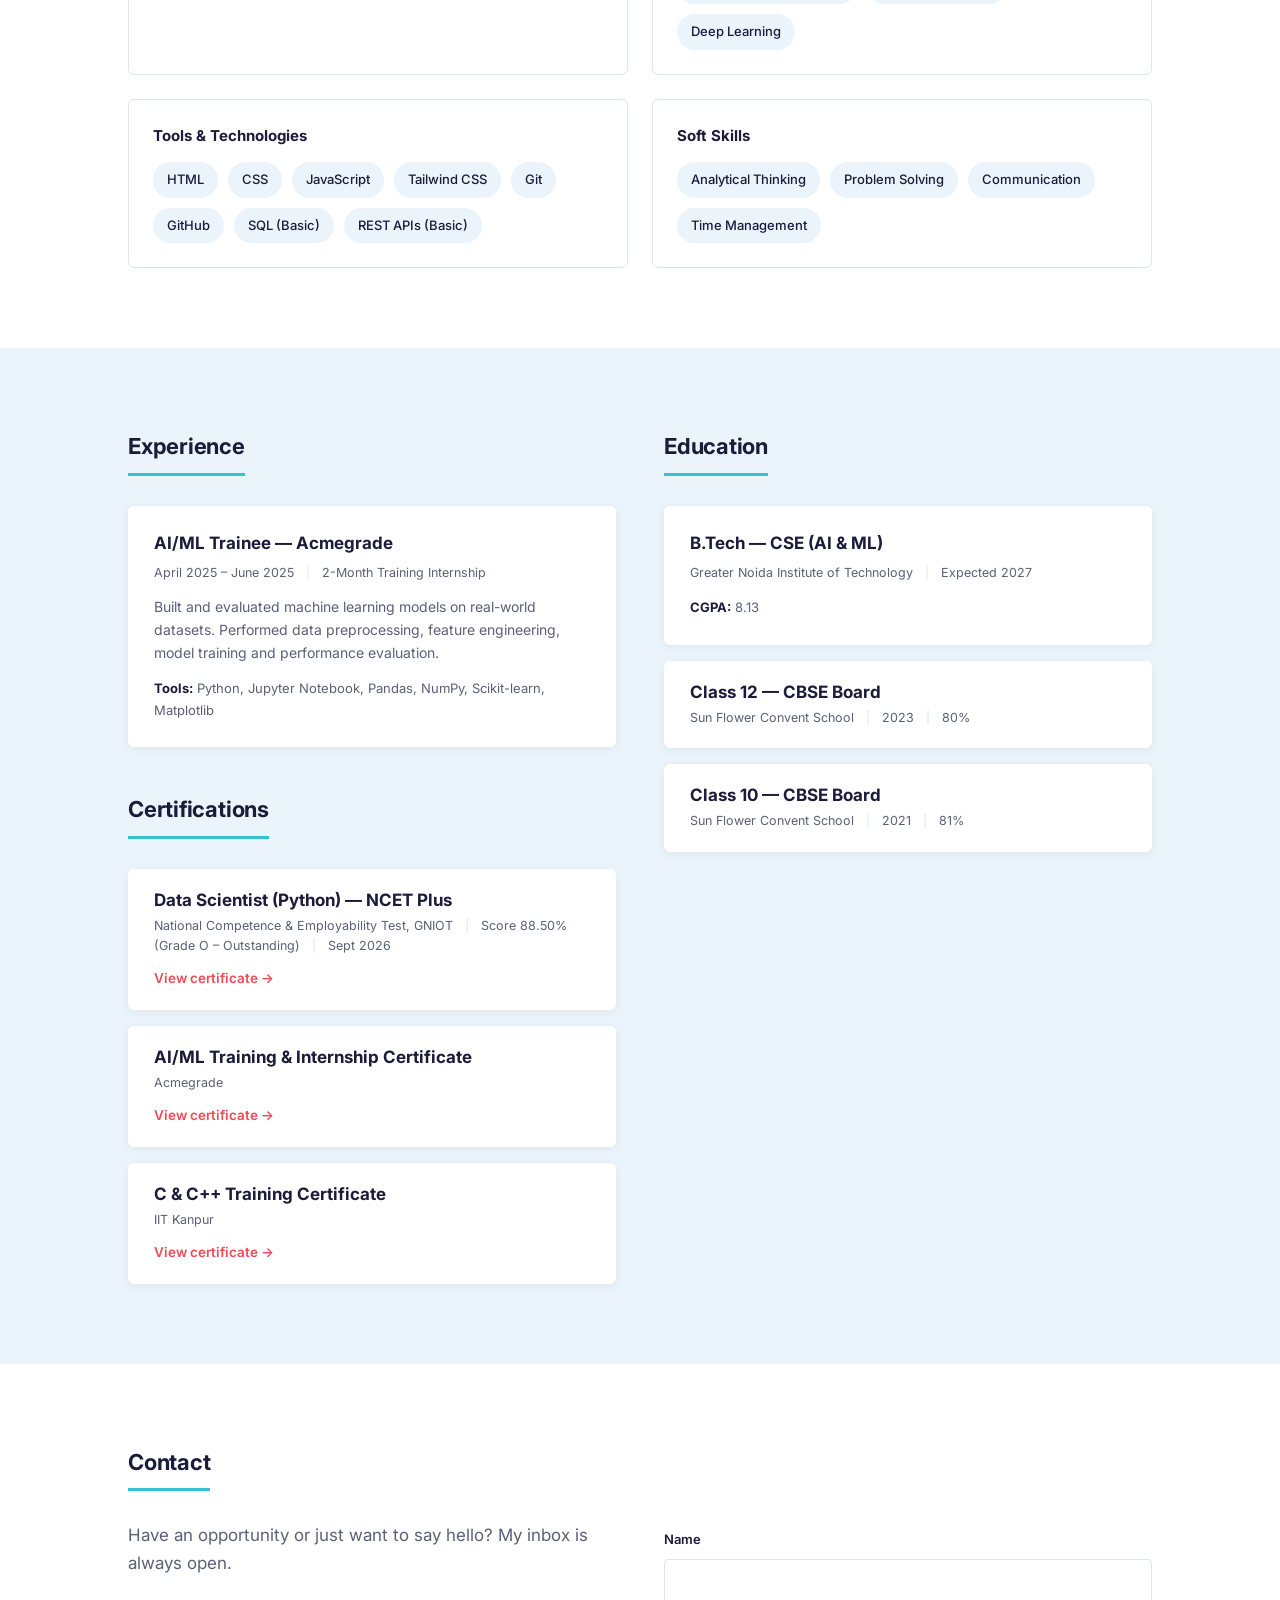
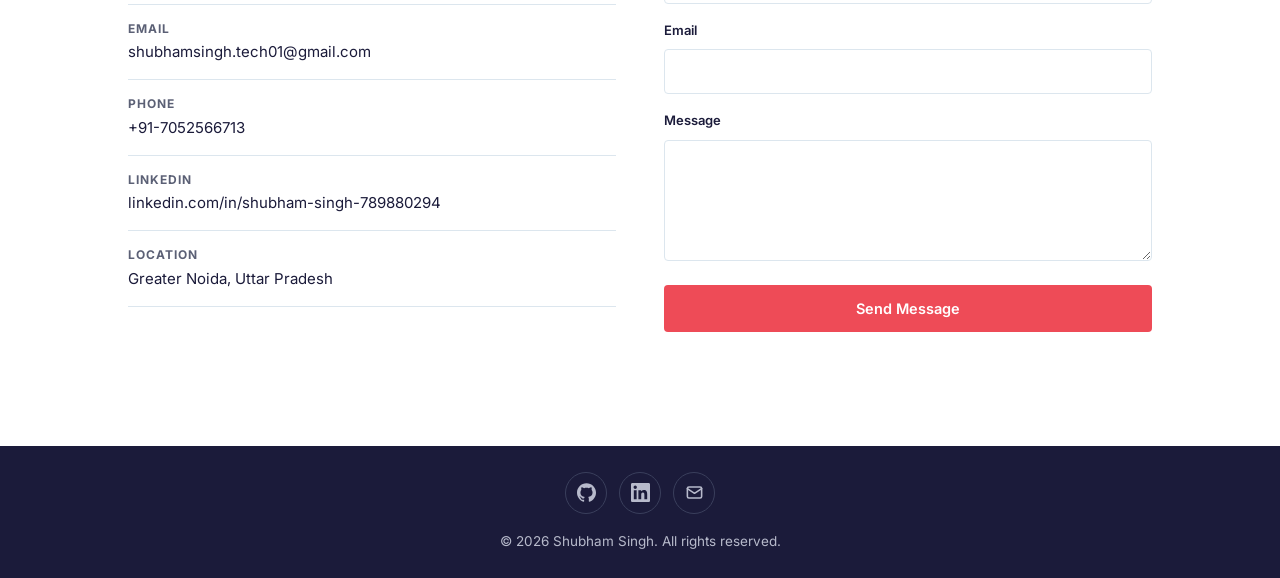
==== commit 19ab84ba: "Update project code" ====
--- a/index.html
+++ b/index.html
@@ -3,295 +3,231 @@
 <head>
 <meta charset="UTF-8">
 <meta name="viewport" content="width=device-width, initial-scale=1.0">
-<title>Shubham Singh — Portfolio</title>
+<title>Shubham Singh — AI &amp; ML Engineering Student</title>
+
+<link rel="icon" href="data:image/svg+xml,%3Csvg xmlns='http://www.w3.org/2000/svg' viewBox='0 0 64 64'%3E%3Crect width='64' height='64' rx='14' fill='%23ee4b57'/%3E%3Ctext x='32' y='45' font-family='Arial' font-size='38' font-weight='700' text-anchor='middle' fill='white'%3ES%3C/text%3E%3C/svg%3E">
+
+<script>
+  (function(){ try{ if(localStorage.getItem('theme')==='dark') document.documentElement.setAttribute('data-theme','dark'); }catch(e){} })();
+</script>
+
+<meta name="description" content="Shubham Singh, final-year B.Tech AI and ML student. Projects, skills and experience.">
+<meta property="og:type" content="website">
+<meta property="og:title" content="Shubham Singh — AI & ML Engineering Student">
+<meta property="og:description" content="Final-year B.Tech AI and ML student building machine learning projects. See my work, skills and resume.">
+<meta property="og:image" content="https://YOUR-SITE-LINK/photo.jpg">
+<meta name="twitter:card" content="summary">
+
+<link rel="preconnect" href="https://fonts.googleapis.com">
+<link href="https://fonts.googleapis.com/css2?family=Inter:wght@400;500;600;700;800&display=swap" rel="stylesheet">
 <link rel="stylesheet" href="style.css">
-<link rel="preconnect" href="https://fonts.googleapis.com">
-<link href="https://fonts.googleapis.com/css2?family=JetBrains+Mono:wght@400;500;600;700&family=IBM+Plex+Sans:wght@400;500;600;700&display=swap" rel="stylesheet">
 </head>
 <body>
 
-<!-- Titlebar / Nav (looks like a code editor window) -->
-<header class="titlebar">
-  <div class="titlebar-left">
-    <span class="dot red"></span><span class="dot yellow"></span><span class="dot green"></span>
-    <span class="titlebar-path">Portfolio</span>
-  </div>
-  <nav class="tabs" id="tabs">
-    <a href="#about" class="tab" data-tab="about.js">About</a>
-    <a href="#skills" class="tab" data-tab="skills.py">Skills</a>
-    <a href="#projects" class="tab" data-tab="projects.md">Projects</a>
-    <a href="#experience" class="tab" data-tab="log.txt">Experience</a>
-    <a href="#contact" class="tab" data-tab="contact.sh">Contact</a>
-  </nav>
-  <button class="menu-btn" id="menuBtn" aria-label="Toggle menu" aria-expanded="false">
-    <span></span><span></span><span></span>
-  </button>
+<!-- NAV -->
+<header class="nav">
+  <div class="container nav-inner">
+    <a href="#top" class="logo">Shubham Singh<span>.</span></a>
+    <button class="menu-btn" id="menuBtn" aria-label="Toggle menu" aria-expanded="false">
+      <span></span><span></span><span></span>
+    </button>
+    <nav class="nav-links" id="navLinks">
+      <a href="#projects">Projects</a>
+      <a href="#skills">Skills</a>
+      <a href="#experience">Experience</a>
+      <a href="#contact">Contact</a>
+    </nav>
+  </div>
 </header>
 
 <!-- HERO -->
-<section class="hero" id="hero">
-  <div class="gutter" aria-hidden="true">
-    <span>1</span><span>2</span><span>3</span><span>4</span><span>5</span>
-  </div>
-  <div class="hero-content">
-    <p class="code-line"><span class="kw"></span> <span class="var">Developer</span> <span class="op">=</span> <span class="brace">{</span></p>
-    <p class="code-line indent"><span class="prop">Name</span><span class="op">:</span> <span class="str">"Shubham Singh"</span><span class="op">,</span></p>
-    <p class="code-line indent"><span class="prop">Role</span><span class="op">:</span> <span class="str">"<span class="typing" id="typingRole"></span></span><span class="cursor">|</span><span class="op">,</span></p>
-    <p class="code-line indent"><span class="prop">Based</span><span class="op">:</span> <span class="str">"Greater Noida, India"</span></p>
-    <p class="code-line"><span class="brace">}</span><span class="op">;</span></p>
-
-    <h1 class="hero-name">Shubham Singh</h1>
-    <p class="hero-sub">B.Tech CSE (AI &amp; ML) · GNIOT, Expected 2027 · CGPA 8.1</p>
-
-    <div class="hero-actions">
-      <a href="#projects" class="btn btn-primary">View-Projects</a>
-      <a href="#contact" class="btn btn-ghost">Get-in-Touch</a>
-    </div>
-  </div>
-</section>
-
-<!-- ABOUT -->
-<section class="section" id="about">
-  <div class="section-head">
-    <span class="section-tag"></span>
-    <h2>Objective</h2>
-  </div>
-  <div class="about-grid">
-    <div class="comment-block">
-  <p>
-    Computer Science Engineering <span class="highlight">(AI &amp; ML)</span> student
-    with hands-on experience in <span class="highlight">Machine Learning, Deep Learning,
-    Data Science, and Frontend Development</span>.
-    Skilled in <span class="highlight">Python, Java, and AI/ML technologies</span>,
-    with experience building practical projects such as
-    <span class="highlight">AI-powered deepfake detection, face-recognition attendance,
-    and intelligent resume screening systems</span>.
-    Passionate about solving real-world problems through data-driven solutions
-    and building scalable, user-focused applications while continuously expanding
-    technical expertise.
-  </p>
+<section class="hero" id="top">
+  <div class="container hero-inner">
+    <div class="hero-text">
+      <h1>Hi, I am Shubham Singh,<br>AI &amp; ML Engineering Student</h1>
+        <p>
+        I'm a final-year B.Tech student studying AI &amp; ML. I like building things that actually
+        work, whether that's training a model in Python or making the interface people use to try it.
+        Right now I'm looking for my first full-time role where I can keep learning and get better
+        at what I do.
+      </p>
+          <div class="hero-buttons">
+        <a href="resume.pdf" download="Shubham_Singh_Resume.pdf" class="btn btn-red">Download Resume</a>
+        <a href="resume.pdf" target="_blank" rel="noopener" class="btn btn-outline">View Resume</a>
+        <a href="#contact" class="btn btn-outline">Contact Me</a>
+      </div>
+      <div class="socials">
+  <a href="https://github.com/Shubham70-creator" target="_blank" rel="noopener" aria-label="GitHub">
+    <svg viewBox="0 0 24 24"><path d="M12 .297c-6.63 0-12 5.373-12 12 0 5.303 3.438 9.8 8.205 11.385.6.113.82-.258.82-.577 0-.285-.01-1.04-.015-2.04-3.338.724-4.042-1.61-4.042-1.61C4.422 18.07 3.633 17.7 3.633 17.7c-1.087-.744.084-.729.084-.729 1.205.084 1.838 1.236 1.838 1.236 1.07 1.835 2.809 1.305 3.495.998.108-.776.417-1.305.76-1.605-2.665-.3-5.466-1.332-5.466-5.93 0-1.31.465-2.38 1.235-3.22-.135-.303-.54-1.523.105-3.176 0 0 1.005-.322 3.3 1.23.96-.267 1.98-.399 3-.405 1.02.006 2.04.138 3 .405 2.28-1.552 3.285-1.23 3.285-1.23.645 1.653.24 2.873.12 3.176.765.84 1.23 1.91 1.23 3.22 0 4.61-2.805 5.625-5.475 5.92.42.36.81 1.096.81 2.22 0 1.606-.015 2.896-.015 3.286 0 .315.21.69.825.57C20.565 22.092 24 17.592 24 12.297c0-6.627-5.373-12-12-12"/></svg>
+  </a>
+  <a href="https://www.linkedin.com/in/shubham-singh-789880294" target="_blank" rel="noopener" aria-label="LinkedIn">
+    <svg viewBox="0 0 24 24"><path d="M20.447 20.452h-3.554v-5.569c0-1.328-.027-3.037-1.852-3.037-1.853 0-2.136 1.445-2.136 2.939v5.667H9.351V9h3.414v1.561h.046c.477-.9 1.637-1.85 3.37-1.85 3.601 0 4.267 2.37 4.267 5.455v6.286zM5.337 7.433c-1.144 0-2.063-.926-2.063-2.065 0-1.138.92-2.063 2.063-2.063 1.14 0 2.064.925 2.064 2.063 0 1.139-.925 2.065-2.064 2.065zm1.782 13.019H3.555V9h3.564v11.452zM22.225 0H1.771C.792 0 0 .774 0 1.729v20.542C0 23.227.792 24 1.771 24h20.451C23.2 24 24 23.227 24 22.271V1.729C24 .774 23.2 0 22.222 0h.003z"/></svg>
+  </a>
+  <a href="mailto:thakurshubhamsingh0007@gmail.com" aria-label="Email">
+    <svg class="stroke" viewBox="0 0 24 24"><rect x="3" y="5" width="18" height="14" rx="2"/><path d="m3 7 9 6 9-6"/></svg>
+  </a>
 </div>
-    <div class="education-card">
-      <h3><span class="mono-label">Education</span></h3>
-      <ul class="edu-list">
-        <li>
-          <div class="edu-row"><strong>B.Tech, Computer Science &amp; Engineering (AI &amp; ML)</strong><span class="tag-pill">CGPA 8.1</span></div>
-          <div class="edu-sub">Greater Noida Institute of Technology (GNIOT) · Expected 2027</div>
-        </li>
-        <li>
-          <div class="edu-row"><strong>Class 12 — Senior Secondary</strong><span class="tag-pill">80%</span></div>
-          <div class="edu-sub">2023</div>
-        </li>
-        <li>
-          <div class="edu-row"><strong>Class 10 — Secondary</strong><span class="tag-pill">81%</span></div>
-          <div class="edu-sub">2021</div>
-        </li>
-      </ul>
-    </div>
-  </div>
-</section>
-
+    </div>
+
+    <div class="avatar">
+      <span class="avatar-initials">SS</span>
+      <img src="photo.jpg" alt="Shubham Singh" onerror="this.style.display='none'">
+    </div>
+  </div>
+</section>
+<!-- HIGHLIGHTS -->
+<section class="highlights">
+  <div class="container highlights-grid">
+    <div class="stat"><strong>8.13</strong><span>CGPA</span></div>
+    <div class="stat"><strong>2</strong><span>Major Projects</span></div>
+    <div class="stat"><strong>88.50%</strong><span>NCET Data Scientist (Python)</span></div>
+    <div class="stat"><strong>1</strong><span>AI/ML Internship</span></div>
+  </div>
+</section>
+
+<!-- PROJECTS -->
+<section class="band" id="projects">
+  <div class="container">
+    <div class="section-title"><h2>Projects</h2></div>
+
+    <div class="cards">
+      <a href="project-Veritas_deepfake_detection.html" class="card">
+         <h3>Veritas — Deepfake Detection Platform</h3>
+        <p class="meta">Team Project (5 members) <span>|</span> Deep Learning</p>
+        <p>Full-stack platform that analyzes images, videos, audio and live webcam sessions for signs of manipulated or synthetic media, with five confidence bands from REAL to FAKE. I worked mainly on model training and the React frontend.</p>
+        <p class="tools"><strong>Tools:</strong> React, Vite, Tailwind CSS, FastAPI, PyTorch, MobileNetV2, PostgreSQL, OpenCV</p>
+        <span class="more">View details →</span>
+      </a>
+
+      <a href="project-Smart_Attendance.html" class="card">
+       <h3>Smart Attendance System Using Face Recognition</h3>
+        <p class="meta">Personal Project <span>|</span> Computer Vision</p>
+        <p>Desktop application that automates student attendance through a webcam. It registers students, captures face images, trains an LBPH model and records attendance with date and time in CSV files, using a Tkinter interface.</p>
+        <p class="tools"><strong>Tools:</strong> Python, OpenCV, LBPH, Haar Cascade, Tkinter, NumPy, Pandas</p>
+        <span class="more">View details <span class="arrow">→</span></span>
+      </a>
+    </div>
+  </div>
+</section>
 <!-- SKILLS -->
-<section class="section" id="skills">
-  <div class="section-head">
-    <span class="section-tag"></span>
-    <h2>Skills</h2>
-  </div>
-
-  <div class="skills-imports">
-    <p><span class="kw"></span> <span class="str">Programing Languages</span> <span class="kw"></span> <span class="var"></span></p>
-    <div class="pill-row">
-      <span class="pill blue">Java (OOP, Collections, Exceptions)</span>
-      <span class="pill amber">Python</span>
-      <span class="pill mint">C</span>
-      <span class="pill pink">C++</span>
-    </div>
-
-    <p><span class="kw"></span> <span class="str">Core_concepts</span> <span class="kw"></span> <span class="var"></span></p>
-<div class="pill-row">
-  <span class="pill blue">Object-Oriented Programming</span>
-  <span class="pill amber">Data Structures</span>
-  <span class="pill mint">Problem Solving</span>
-  <span class="pill pink">Artificial Intelligence & Machine Learning</span>
-  <span class="pill amber">Data Science</span>
-  <span class="pill pink">Frontend Development</span>
-  <span class="pill amber">Tailwind CSS</span>
+<section class="plain" id="skills">
+  <div class="container">
+    <div class="section-title"><h2>Skills</h2></div>
+
+    <div class="skill-grid">
+      <div class="skill-box">
+        <h3>Programming Languages</h3>
+        <div class="chips"><span>Java (OOP, Collections, Exceptions)</span><span>Python</span><span>C++</span></div>
+      </div>
+      <div class="skill-box">
+        <h3>Core Concepts</h3>
+        <div class="chips"><span>Data Structures &amp; Algorithms</span><span>Object-Oriented Programming</span><span>Data Science &amp; Analytics</span><span>Machine Learning</span><span>Deep Learning</span></div>
+      </div>
+      <div class="skill-box">
+        <h3>Tools &amp; Technologies</h3>
+        <div class="chips"><span>HTML</span><span>CSS</span><span>JavaScript</span><span>Tailwind CSS</span><span>Git</span><span>GitHub</span><span>SQL (Basic)</span><span>REST APIs (Basic)</span></div>
+      </div>
+      <div class="skill-box">
+        <h3>Soft Skills</h3>
+        <div class="chips"><span>Analytical Thinking</span><span>Problem Solving</span><span>Communication</span><span>Time Management</span></div>
+      </div>
+    </div>
+  </div>
+</section>
+
+<!-- EXPERIENCE + EDUCATION -->
+<section class="band" id="experience">
+  <div class="container two-col">
+    <div>
+      <div class="section-title"><h2>Experience</h2></div>
+      <div class="card">
+        <h3>AI/ML Trainee — Acmegrade</h3>
+        <p class="meta">April 2025 – June 2025 <span>|</span> 2-Month Training Internship</p>
+        <p>Built and evaluated machine learning models on real-world datasets. Performed data preprocessing, feature engineering, model training and performance evaluation.</p>
+        <p class="tools"><strong>Tools:</strong> Python, Jupyter Notebook, Pandas, NumPy, Scikit-learn, Matplotlib</p>
+      </div>
+
+      <div class="section-title sub"><h2>Certifications</h2></div>
+            <a href="certificates/ncet.pdf" target="_blank" rel="noopener" class="card slim">
+        <h3>Data Scientist (Python) — NCET Plus</h3>
+        <p class="meta">National Competence &amp; Employability Test, GNIOT <span>|</span> Score 88.50% (Grade O – Outstanding) <span>|</span> Sept 2026</p>
+        <span class="more">View certificate <span class="arrow">→</span></span>
+      </a>
+      <a href="certificates/acmegrade.pdf" target="_blank" rel="noopener" class="card slim">
+        <h3>AI/ML Training &amp; Internship Certificate</h3>
+        <p class="meta">Acmegrade</p>
+        <span class="more">View certificate <span class="arrow">→</span></span>
+      </a>
+      <a href="certificates/iitkanpur.pdf" target="_blank" rel="noopener" class="card slim">
+        <h3>C &amp; C++ Training Certificate</h3>
+        <p class="meta">IIT Kanpur</p>
+        <span class="more">View certificate <span class="arrow">→</span></span>
+      </a>
+    </div>
+
+    <div>
+      <div class="section-title"><h2>Education</h2></div>
+      <div class="card">
+        <h3>B.Tech — CSE (AI &amp; ML)</h3>
+        <p class="meta">Greater Noida Institute of Technology <span>|</span> Expected 2027</p>
+        <p class="tools"><strong>CGPA:</strong> 8.13</p>
+      </div>
+      <div class="card slim">
+        <h3>Class 12 — CBSE Board</h3>
+        <p class="meta">Sun Flower Convent School <span>|</span> 2023 <span>|</span> 80%</p>
+      </div>
+      <div class="card slim">
+        <h3>Class 10 — CBSE Board</h3>
+        <p class="meta">Sun Flower Convent School <span>|</span> 2021 <span>|</span> 81%</p>
+      </div>
+    </div>
+  </div>
+</section>
+
+<!-- CONTACT -->
+<section class="plain" id="contact">
+  <div class="container">
+    <div class="section-title"><h2>Contact</h2></div>
+
+    <div class="contact-grid">
+      <div class="contact-info">
+        <p class="lead">Have an opportunity or just want to say hello? My inbox is always open.</p>
+        <ul>
+          <li><strong>Email</strong><a href="mailto:shubhamsingh.tech01@gmail.com">shubhamsingh.tech01@gmail.com</a></li>
+          <li><strong>Phone</strong><a href="tel:+917052566713">+91-7052566713</a></li>
+          <li><strong>LinkedIn</strong><a href="https://www.linkedin.com/in/shubham-singh-789880294" target="_blank" rel="noopener">linkedin.com/in/shubham-singh-789880294</a></li>
+          <li><strong>Location</strong><span>Greater Noida, Uttar Pradesh</span></li>
+        </ul>
+      </div>
+
+      <form class="contact-form" id="contactForm" data-endpoint="https://formspree.io/f/xoejbkoz">
+        <label for="name">Name</label>
+        <input type="text" id="name" name="name" required>
+        <label for="email">Email</label>
+        <input type="email" id="email" name="email" required>
+        <label for="message">Message</label>
+        <textarea id="message" name="message" rows="5" required></textarea>
+        <input type="text" name="_gotcha" tabindex="-1" autocomplete="off" style="display:none">
+        <button type="submit" class="btn btn-red">Send Message</button>
+        <p class="form-status" id="formStatus" role="status"></p>
+      </form>
+    </div>
+  </div>
+</section>
+
+<footer class="footer">
+  <div class="socials">
+  <a href="https://github.com/Shubham70-creator" target="_blank" rel="noopener" aria-label="GitHub">
+    <svg viewBox="0 0 24 24"><path d="M12 .297c-6.63 0-12 5.373-12 12 0 5.303 3.438 9.8 8.205 11.385.6.113.82-.258.82-.577 0-.285-.01-1.04-.015-2.04-3.338.724-4.042-1.61-4.042-1.61C4.422 18.07 3.633 17.7 3.633 17.7c-1.087-.744.084-.729.084-.729 1.205.084 1.838 1.236 1.838 1.236 1.07 1.835 2.809 1.305 3.495.998.108-.776.417-1.305.76-1.605-2.665-.3-5.466-1.332-5.466-5.93 0-1.31.465-2.38 1.235-3.22-.135-.303-.54-1.523.105-3.176 0 0 1.005-.322 3.3 1.23.96-.267 1.98-.399 3-.405 1.02.006 2.04.138 3 .405 2.28-1.552 3.285-1.23 3.285-1.23.645 1.653.24 2.873.12 3.176.765.84 1.23 1.91 1.23 3.22 0 4.61-2.805 5.625-5.475 5.92.42.36.81 1.096.81 2.22 0 1.606-.015 2.896-.015 3.286 0 .315.21.69.825.57C20.565 22.092 24 17.592 24 12.297c0-6.627-5.373-12-12-12"/></svg>
+  </a>
+  <a href="https://www.linkedin.com/in/shubham-singh-789880294" target="_blank" rel="noopener" aria-label="LinkedIn">
+    <svg viewBox="0 0 24 24"><path d="M20.447 20.452h-3.554v-5.569c0-1.328-.027-3.037-1.852-3.037-1.853 0-2.136 1.445-2.136 2.939v5.667H9.351V9h3.414v1.561h.046c.477-.9 1.637-1.85 3.37-1.85 3.601 0 4.267 2.37 4.267 5.455v6.286zM5.337 7.433c-1.144 0-2.063-.926-2.063-2.065 0-1.138.92-2.063 2.063-2.063 1.14 0 2.064.925 2.064 2.063 0 1.139-.925 2.065-2.064 2.065zm1.782 13.019H3.555V9h3.564v11.452zM22.225 0H1.771C.792 0 0 .774 0 1.729v20.542C0 23.227.792 24 1.771 24h20.451C23.2 24 24 23.227 24 22.271V1.729C24 .774 23.2 0 22.222 0h.003z"/></svg>
+  </a>
+  <a href="mailto:thakurshubhamsingh0007@gmail.com" aria-label="Email">
+    <svg class="stroke" viewBox="0 0 24 24"><rect x="3" y="5" width="18" height="14" rx="2"/><path d="m3 7 9 6 9-6"/></svg>
+  </a>
 </div>
-
-    <p><span class="kw"></span> <span class="str">Tools</span> <span class="kw"></span> <span class="var"></span></p>
-    <div class="pill-row">
-      <span class="pill blue">Git (Basic)</span>
-      <span class="pill amber">GitHub (Basic)</span>
-      <span class="pill mint">REST APIs (Basic)</span>
-    </div>
-
-    <p><span class="kw"></span> <span class="str">Soft_skills</span> <span class="kw"></span> <span class="var"></span></p>
-    <div class="pill-row">
-      <span class="pill pink">Analytical Thinking</span>
-      <span class="pill blue">Communication</span>
-      <span class="pill amber">Time Management</span>
-    </div>
-  </div>
-</section>
-
-<!-- PROJECTS -->
-<section class="section" id="projects">
-  <div class="section-head">
-    <span class="section-tag"></span>
-    <h2>Projects</h2>
-  </div>
-
-  <div class="project-grid">
-    <article class="project-card">
-      <div class="project-fn"><span class="kw"></span> <span class="fn">Resume Shortlisting System</span><span class="op"></span> <span class="brace">{</span></div>
-      <p class="project-desc">
-  Automates resume screening by analyzing resumes against job descriptions,
-  calculating similarity scores, and ranking candidates for efficient
-  shortlisting.
-</p>
-        <div class="project-meta">
-        <span class="meta-label">tools</span>
-        <div class="pill-row small">
-          <span class="pill blue">Python</span><span class="pill amber">Flask</span><span class="pill mint">Scikit-learn</span><span class="pill pink">TF-IDF</span><span class="pill blue">SQLite</span>
-        </div>
-      </div>
-      <div class="project-meta">
-        <span class="meta-label">use case</span>
-        <p class="project-use">HR recruitment &amp; candidate ranking</p>
-      </div>
-      <div class="project-fn close"><br><span class="brace">}</span></div>
-    </article>
-
-    <article class="project-card">
-  <div class="project-fn">
-    <span class="kw"></span>
-    <span class="fn">Veritas — Deepfake Detection Platform</span>
-    <span class="op"></span>
-    <span class="brace">{</span>
-  </div>
-
-  <p class="project-desc">
-    Full-stack AI platform for detecting manipulated and synthetic media
-    across images, videos, audio, and live webcam sessions using deep learning
-    and computer vision.
-  </p>
-
-  <div class="project-meta">
-    <span class="meta-label">tools</span>
-    <div class="pill-row small">
-      <span class="pill blue">React + Vite</span>
-      <span class="pill amber">FastAPI</span>
-      <span class="pill mint">PyTorch</span>
-      <span class="pill pink">MobileNetV2</span>
-      <span class="pill blue">OpenCV</span>
-      <span class="pill amber">PostgreSQL</span>
-    </div>
-  </div>
-
-  <div class="project-meta">
-    <span class="meta-label">features</span>
-    <p class="project-use">
-      Image, video, audio &amp; live webcam detection
-    </p>
-  </div>
-
-  <div class="project-fn close">
-    <br><span class="brace">}</span>
-  </div>
-</article>
-
-    <article class="project-card">
-      <div class="project-fn"><span class="kw"></span> <span class="fn">Smart Attendance System</span><span class="op"></span> <span class="brace">{</span></div>
-      <p class="project-desc">
-  Automates student attendance using face recognition, capturing and matching
-  faces through a webcam to record attendance and reduce proxy attendance.
-</p>
-      <div class="project-meta">
-        <span class="meta-label">tools</span>
-        <div class="pill-row small">
-          <span class="pill blue">Python</span><span class="pill amber">OpenCV</span><span class="pill mint">Face Recognition</span><span class="pill pink">NumPy</span><span class="pill blue">SQLite</span>
-        </div>
-      </div>
-      <div class="project-meta">
-        <span class="meta-label">use case</span>
-        <p class="project-use">Schools, colleges &amp; offices</p>
-      </div>
-      <div class="project-fn close"><br><span class="brace">}</span></div>
-    </article>
-  </div>
-</section>
-
-<!-- EXPERIENCE / LOG -->
-<section class="section" id="experience">
-  <div class="section-head">
-    <span class="section-tag"></span>
-    <h2>Experience</h2>
-  </div>
-
-  <div class="log-block">
-    <div class="log-line">
-      <span class="log-time">Training & Internship</span>
-      <div>
-        <p class="log-title">AI/ML Trainee — Acmegrade <span class="tag-pill light">3 months</span></p>
-        <p class="log-desc">Built and evaluated machine learning models on real-world datasets. Performed data preprocessing, feature engineering, model training, and performance evaluation.</p>
-        <div class="pill-row small">
-          <span class="pill blue">Python</span><span class="pill amber">Jupyter Notebook</span><span class="pill mint">Pandas</span><span class="pill pink">NumPy</span><span class="pill blue">Scikit-learn</span><span class="pill amber">Matplotlib</span>
-        </div>
-      </div>
-    </div>
-
-    <div class="log-line">
-      <span class="log-time">[certificate]</span>
-      <div>
-        <p class="log-title">AI/ML Training &amp; Internship Certificate</p>
-        <p class="log-desc">Acmegrade</p>
-      </div>
-    </div>
-
-    <div class="log-line">
-      <span class="log-time">Certificate</span>
-      <div>
-        <p class="log-title">C &amp; C++ Training Certificate</p>
-        <p class="log-desc">IIT Kanpur</p>
-      </div>
-    </div>
-  </div>
-</section>
-
-<!-- CONTACT -->
-<section class="section" id="contact">
-  <div class="section-head">
-    <span class="section-tag"></span>
-    <h2>Contact</h2>
-  </div>
-
-  <div class="contact-wrap">
-    <div class="terminal">
-      <p class="term-line">Name<span class="prompt"></span></p>
-      <p class="term-out">shubham-singh</p>
-      <p class="term-line"><span class="prompt">Contact</span></p>
-      <p class="term-out">email: <a href="mailto:thakurshubhamsingh0007@gmail.com">thakurshubhamsingh0007@gmail.com</a></p>
-      <p class="term-out">phone: <a href="tel:+917052566713">+91-7052566713</a></p>
-      <p class="term-out">linkedin: <a href="https://www.linkedin.com/in/shubham-singh-789880294/" id="linkedinLink">Linkedin/ShubhamSingh</a></p>
-      <p class="term-out">location: Greater Noida, Uttar Pradesh, India</p>
-      <p class="term-line"><span class="prompt"></span> <span class="term-cursor">_</span></p>
-    </div>
-
-    <form class="contact-form" id="contactForm">
-      <label for="name">name</label>
-      <input type="text" id="name" name="name" placeholder="your name" required>
-      <label for="email">email</label>
-      <input type="email" id="email" name="email" placeholder="you@example.com" required>
-      <label for="message">message</label>
-      <textarea id="message" name="message" rows="5" placeholder="say hello..." required></textarea>
-      <button type="submit" class="btn btn-primary full">Send message →</button>
-      <p class="form-status" id="formStatus" role="status"></p>
-    </form>
-  </div>
-</section>
-
-<footer class="footer">
-  <p>© <span id="year"></span> Shubham Singh ·  HTML, CSS &amp; JS</p>
+  <p>© <span id="year"></span> Shubham Singh. All rights reserved.</p>
 </footer>
 
 <script src="script.js"></script>
--- a/style.css
+++ b/style.css
@@ -1,339 +1,385 @@
-/* ============ TOKENS ============ */
 :root{
-  --bg: #0b0e14;
-  --surface: #10141c;
-  --surface-2: #161b26;
-  --border: #232938;
-  --text: #dfe3ee;
-  --text-dim: #7d8598;
-  --text-dimmer: #545c70;
-
-  --blue: #7aa2f7;
-  --amber: #e0af68;
-  --mint: #73dacae0;
-  --mint-solid: #73daca;
-  --pink: #f7768e;
-
-  --font-mono: 'JetBrains Mono', ui-monospace, monospace;
-  --font-sans: 'IBM Plex Sans', system-ui, sans-serif;
-
-  --radius: 10px;
-  --gutter-w: 44px;
-  --max-w: 1080px;
+  --ink: #1b1b3a;
+  --muted: #5b6075;
+  --red: #ee4b57;
+  --red-dark: #d93a47;
+  --cyan: #35c2cf;
+  --pale: #eaf4fa;
+  --border: #dce6ee;
+  --white: #ffffff;
+  --font: 'Inter', system-ui, -apple-system, 'Segoe UI', sans-serif;
+  --max: 1080px;
 }
 
 *{ box-sizing: border-box; }
-html{ scroll-behavior: smooth; }
+html{ scroll-behavior: smooth; scroll-padding-top: 80px; }
+body{
+  margin: 0;
+  font-family: var(--font);
+  color: var(--ink);
+  background: var(--white);
+  line-height: 1.65;
+  -webkit-font-smoothing: antialiased;
+}
+a{ color: inherit; text-decoration: none; }
+ul{ list-style: none; margin: 0; padding: 0; }
+h1,h2,h3,p{ margin: 0; }
+.container{ max-width: var(--max); margin: 0 auto; padding: 0 28px; }
+:focus-visible{ outline: 2px solid var(--cyan); outline-offset: 3px; }
+
+/* ---------- NAV ---------- */
+.nav{
+  position: sticky; top: 0; z-index: 50;
+  background: rgba(255,255,255,0.92);
+  backdrop-filter: blur(8px);
+  border-bottom: 1px solid var(--border);
+}
+.nav-inner{ display: flex; align-items: center; justify-content: space-between; height: 68px; }
+.logo{ font-weight: 800; font-size: 20px; letter-spacing: -0.02em; }
+.logo span{ color: var(--red); }
+.nav-links{ display: flex; gap: 34px; }
+.nav-links a{ font-size: 14.5px; font-weight: 600; color: var(--ink); transition: color .15s; }
+.nav-links a:hover{ color: var(--red); }
+
+.menu-btn{ display: none; background: none; border: none; cursor: pointer; padding: 8px; flex-direction: column; gap: 5px; }
+.menu-btn span{ width: 22px; height: 2px; background: var(--ink); display: block; transition: transform .2s, opacity .2s; }
+.menu-btn.open span:nth-child(1){ transform: translateY(7px) rotate(45deg); }
+.menu-btn.open span:nth-child(2){ opacity: 0; }
+.menu-btn.open span:nth-child(3){ transform: translateY(-7px) rotate(-45deg); }
+
+/* ---------- HERO ---------- */
+.hero{
+  padding: 90px 0 100px;
+  background:
+    radial-gradient(circle at 85% 20%, rgba(53,194,207,0.18), transparent 45%),
+    radial-gradient(circle at 10% 90%, rgba(238,75,87,0.08), transparent 40%),
+    radial-gradient(rgba(27,27,58,0.10) 1px, transparent 1px) 0 0 / 24px 24px,
+    #ffffff;
+}
+.hero-inner{ display: flex; align-items: center; justify-content: space-between; gap: 60px; }
+.hero-text{ max-width: 600px; }
+
+.hero-text{
+  display: flex;
+  flex-direction: column;
+  align-items: flex-start;
+  gap: 24px;
+}
+.hero h1{ margin: 0; }
+.hero-text > p{ margin: 0; }
+.hero-buttons{ margin-top: 8px; }
+
+@media (max-width: 720px){
+  .hero-text{ align-items: center; gap: 20px; }
+}
+
+.avatar{
+  position: relative;
+  flex-shrink: 0;
+  width: 280px; height: 280px;
+  border-radius: 50%;
+  background: var(--pale);
+  box-shadow: 0 0 0 10px #f4f9fc, 0 18px 40px rgba(27,27,58,0.12);
+  display: flex; align-items: center; justify-content: center;
+  overflow: hidden;
+}
+
+.btn{
+  display: inline-block;
+  font-family: var(--font);
+  font-size: 14.5px; font-weight: 600;
+  padding: 13px 26px;
+  border-radius: 4px;
+  border: 2px solid transparent;
+  cursor: pointer;
+  transition: transform .15s, background .15s, color .15s, border-color .15s;
+}
+.btn:hover{ transform: translateY(-2px); }
+.btn-red{ background: var(--red); color: #fff; }
+.btn-red:hover{ background: var(--red-dark); }
+.btn-outline{ border-color: var(--ink); color: var(--ink); background: transparent; }
+.btn-outline:hover{ background: var(--ink); color: #fff; }
+
+.avatar{
+  position: relative;
+  flex-shrink: 0;
+  width: 280px; height: 280px;
+  border-radius: 50%;
+  background: var(--pale);
+  box-shadow: 0 0 0 10px #f4f9fc, 0 18px 40px rgba(27,27,58,0.12);
+  display: flex; align-items: center; justify-content: center;
+  overflow: hidden;
+}
+.avatar-initials{ font-size: 76px; font-weight: 800; color: var(--cyan); letter-spacing: -0.04em; }
+.avatar img{ position: absolute; inset: 0; width: 100%; height: 100%; object-fit: cover; }
+
+/* ---------- SECTIONS ---------- */
+.band{ background: var(--pale); padding: 80px 0; }
+.plain{ background: var(--white); padding: 80px 0; }
+
+.section-title{ margin-bottom: 30px; }
+.section-title.sub{ margin-top: 44px; }
+.section-title h2{
+  font-size: 22px; font-weight: 700; letter-spacing: -0.01em;
+  display: inline-block;
+  padding-bottom: 8px;
+  border-bottom: 3px solid var(--cyan);
+}
+
+/* ---------- CARDS ---------- */
+.cards{ display: grid; grid-template-columns: repeat(2, 1fr); gap: 24px; }
+.card{
+  background: var(--white);
+  border-radius: 6px;
+  padding: 26px;
+  box-shadow: 0 2px 10px rgba(27,27,58,0.06);
+  transition: transform .2s, box-shadow .2s;
+}
+.card:hover{ transform: translateY(-4px); box-shadow: 0 10px 26px rgba(27,27,58,0.1); }
+.card h3{ font-size: 17px; font-weight: 700; line-height: 1.35; margin-bottom: 8px; }
+.card .meta{ font-size: 12.5px; color: var(--muted); margin-bottom: 12px; }
+.card .meta span{ margin: 0 8px; color: var(--border); }
+.card p{ font-size: 14px; color: var(--muted); }
+.card .tools{ margin-top: 14px; font-size: 13px; }
+.card .tools strong{ color: var(--ink); }
+.card.slim{ margin-top: 16px; padding: 20px 26px; }
+.card.slim .meta{ margin-bottom: 0; }
+.card.slim h3{ margin-bottom: 4px; }
+.two-col .card + .card{ margin-top: 16px; }
+.two-col .section-title + .card{ margin-top: 0; }
+
+/* ---------- SKILLS ---------- */
+.skill-grid{ display: grid; grid-template-columns: repeat(2, 1fr); gap: 24px; }
+.skill-box{ border: 1px solid var(--border); border-radius: 6px; padding: 24px; }
+.skill-box h3{ font-size: 15px; font-weight: 700; margin-bottom: 14px; }
+.chips{ display: flex; flex-wrap: wrap; gap: 10px; }
+.chips span{
+  font-size: 13px; font-weight: 500;
+  padding: 7px 14px;
+  border-radius: 999px;
+  background: var(--pale);
+  color: var(--ink);
+}
+
+/* ---------- TWO COLUMN ---------- */
+.two-col{ display: grid; grid-template-columns: 1fr 1fr; gap: 48px; align-items: start; }
+
+/* ---------- CONTACT ---------- */
+.contact-grid{ display: grid; grid-template-columns: 1fr 1fr; gap: 48px; align-items: start; }
+.contact-info .lead{ font-size: 17px; color: var(--muted); margin-bottom: 26px; }
+.contact-info li{ padding: 14px 0; border-top: 1px solid var(--border); display: flex; flex-direction: column; gap: 2px; font-size: 15px; }
+.contact-info li:last-child{ border-bottom: 1px solid var(--border); }
+.contact-info strong{ font-size: 12px; text-transform: uppercase; letter-spacing: .08em; color: var(--muted); }
+.contact-info a:hover{ color: var(--red); }
+
+.contact-form{ display: flex; flex-direction: column; gap: 8px; }
+.contact-form label{ font-size: 13px; font-weight: 600; margin-top: 8px; }
+.contact-form input, .contact-form textarea{
+  font-family: var(--font); font-size: 15px; color: var(--ink);
+  padding: 12px 14px;
+  border: 1px solid var(--border);
+  border-radius: 4px;
+  background: #fff;
+  resize: vertical;
+}
+.contact-form input:focus, .contact-form textarea:focus{ border-color: var(--cyan); outline: none; }
+.contact-form .btn{ margin-top: 16px; }
+.form-status{ font-size: 13px; color: var(--muted); min-height: 20px; margin-top: 6px; }
+
+/* ---------- FOOTER ---------- */
+.footer{ background: var(--ink); color: #b7bacb; text-align: center; padding: 26px 20px; font-size: 13.5px; }
+
+/* ---------- RESPONSIVE ---------- */
+@media (max-width: 900px){
+  .two-col, .contact-grid{ grid-template-columns: 1fr; gap: 40px; }
+}
+
+@media (max-width: 720px){
+  .menu-btn{ display: flex; }
+  .nav-links{
+    position: absolute; top: 68px; left: 0; right: 0;
+    flex-direction: column; gap: 0;
+    background: #fff;
+    border-bottom: 1px solid var(--border);
+    box-shadow: 0 14px 24px rgba(27,27,58,0.08);
+    max-height: 0; overflow: hidden;
+    transition: max-height .25s ease;
+  }
+  .nav-links.open{ max-height: 300px; }
+  .nav-links a{ padding: 16px 28px; border-top: 1px solid var(--border); }
+
+  .hero{ padding: 50px 0 64px; }
+  .hero-inner{ flex-direction: column-reverse; text-align: center; gap: 36px; }
+  .hero-buttons{ justify-content: center; }
+  .avatar{ width: 210px; height: 210px; }
+  .avatar-initials{ font-size: 56px; }
+
+  .band, .plain{ padding: 56px 0; }
+  .cards, .skill-grid{ grid-template-columns: 1fr; }
+  .container{ padding: 0 20px; }
+}
+/* ---------- Clickable project cards ---------- */
+a.card{ display:block; color:inherit; }
+.card .more{ display:inline-block; margin-top:16px; font-size:13.5px; font-weight:600; color:var(--red); }
+a.card:hover .more{ text-decoration:underline; }
+
+/* ---------- Project detail pages ---------- */
+.page-hero{ background:var(--pale); padding:56px 0 48px; }
+.back{ display:inline-block; font-size:14px; font-weight:600; color:var(--muted); margin-bottom:22px; }
+.back:hover{ color:var(--red); }
+.page-hero h1{ font-size:clamp(1.8rem,4vw,2.6rem); font-weight:800; letter-spacing:-0.025em; line-height:1.15; margin-bottom:14px; }
+.page-hero .lead{ color:var(--muted); font-size:17px; max-width:720px; }
+.tag-row{ display:flex; flex-wrap:wrap; gap:10px; margin-top:22px; }
+.tag-row span{ font-size:13px; font-weight:500; padding:7px 14px; border-radius:999px; background:#fff; }
+
+.detail{ padding:64px 0 80px; }
+.detail .narrow{ max-width:780px; }
+.detail h2{ font-size:22px; font-weight:700; margin:46px 0 16px; padding-bottom:8px; border-bottom:3px solid var(--cyan); display:inline-block; }
+.detail .narrow > h2:first-child{ margin-top:0; }
+.detail p{ color:var(--muted); margin-bottom:14px; }
+.detail ul, .detail ol{ padding-left:22px; color:var(--muted); margin:0; }
+.detail ul{ list-style:disc; }
+.detail li{ margin-bottom:10px; }
+.detail li strong{ color:var(--ink); }
+
+.facts{ display:grid; grid-template-columns:repeat(3,1fr); gap:16px; margin-bottom:10px; }
+.fact{ background:var(--pale); border-radius:6px; padding:16px 18px; }
+.fact span{ display:block; font-size:12px; text-transform:uppercase; letter-spacing:.08em; color:var(--muted); margin-bottom:2px; }
+.fact strong{ font-size:15px; }
+.detail-buttons{ display:flex; gap:14px; flex-wrap:wrap; margin-top:44px; }
+
+@media (max-width:720px){
+  .facts{ grid-template-columns:1fr; }
+  .page-hero{ padding:40px 0 36px; }
+  .detail{ padding:48px 0 60px; }
+}
+/*Avatar zoom*/
+.avatar{ transition:transform .3s ease; }
+.avatar:hover{ transform:scale(1.20); }
+/* ========== TRANSITIONS ========== */
+
+@keyframes fadeUp{
+  from{ opacity:0; transform:translateY(28px); }
+  to{ opacity:1; transform:translateY(0); }
+}
+
+/* 1. Scroll par fade-in (JS .reveal / .visible lagata hai) */
+.reveal{ opacity:0; }
+.reveal.visible{ opacity:1; animation:fadeUp .7s ease backwards; }
+
+/* 2. Hero entrance (detail pages ke top par bhi) */
+.hero h1, .hero-text > p, .hero-buttons, .avatar, .page-hero .container > *{ animation:fadeUp .8s ease backwards; }
+.hero h1{ animation-delay:.1s; }
+.avatar{ animation-delay:.2s; }
+.hero-text > p{ animation-delay:.3s; }
+.hero-buttons{ animation-delay:.45s; }
+.page-hero .container > :nth-child(2){ animation-delay:.1s; }
+.page-hero .container > :nth-child(3){ animation-delay:.2s; }
+.page-hero .container > :nth-child(4){ animation-delay:.3s; }
+
+/* 3. Skill chips hover */
+.chips span{ transition:transform .2s ease, background .2s ease; cursor:default; }
+.chips span:hover{ transform:translateY(-3px); background:var(--cyan); }
+
+/* 4. Nav link underline */
+.nav-links a{ position:relative; }
+.nav-links a::after{
+  content:''; position:absolute; left:0; bottom:-6px;
+  width:100%; height:2px; background:var(--cyan);
+  transform:scaleX(0); transform-origin:left;
+  transition:transform .25s ease;
+}
+.nav-links a:hover::after{ transform:scaleX(1); }
+
+/* 5. "View details →" arrow aur "← Back" */
+.more .arrow{ display:inline-block; transition:transform .2s ease; }
+a.card:hover .more .arrow{ transform:translateX(5px); }
+.back{ transition:transform .2s ease, color .15s; }
+.back:hover{ transform:translateX(-4px); }
+
+/* 6. Navbar par scroll shadow */
+.nav{ transition:box-shadow .3s ease; }
+.nav.scrolled{ box-shadow:0 6px 20px rgba(27,27,58,0.08); }
+
+/* 7. Contact links hover */
+.contact-info a{ align-self:flex-start; transition:color .2s ease, transform .2s ease; }
+.contact-info a:hover{ color:var(--red); transform:translateX(4px); }
+
+/* Mobile par underline nahi chahiye */
+@media (max-width:720px){
+  .nav-links a::after{ display:none; }
+}
+
+/* Jinko animation pasand nahi (system setting), unke liye band */
 @media (prefers-reduced-motion: reduce){
-  html{ scroll-behavior: auto; }
-  *{ animation-duration: .001ms !important; animation-iteration-count: 1 !important; transition-duration: .001ms !important; }
-}
-
-body{
-  margin:0;
-  background: var(--bg);
-  color: var(--text);
-  font-family: var(--font-sans);
-  line-height: 1.6;
-  -webkit-font-smoothing: antialiased;
-}
-
-a{ color: inherit; text-decoration: none; }
-ul{ list-style: none; margin:0; padding:0; }
-
-::selection{ background: var(--blue); color: #0b0e14; }
-
-:focus-visible{
-  outline: 2px solid var(--mint-solid);
-  outline-offset: 2px;
-}
-
-/* ============ TITLEBAR / NAV ============ */
-.titlebar{
-  position: sticky; top:0; z-index: 100;
-  display:flex; align-items:center; gap:24px;
-  padding: 14px 28px;
-  background: rgba(11,14,20,0.85);
-  backdrop-filter: blur(10px);
-  border-bottom: 1px solid var(--border);
-}
-.titlebar-left{ display:flex; align-items:center; gap:8px; flex-shrink:0; }
-.dot{ width:11px; height:11px; border-radius:50%; display:inline-block; }
-.dot.red{ background:#f7768e; }
-.dot.yellow{ background:#e0af68; }
-.dot.green{ background:#73daca; }
-.titlebar-path{
-  font-family: var(--font-mono);
-  font-size: 12.5px;
-  color: var(--text-dim);
-  margin-left: 8px;
-  white-space: nowrap;
-}
-.tabs{ display:flex; gap:4px; overflow-x:auto; scrollbar-width:none; }
-.tabs::-webkit-scrollbar{ display:none; }
-.tab{
-  font-family: var(--font-mono);
-  font-size: 13px;
-  color: var(--text-dim);
-  padding: 7px 14px;
-  border-radius: 6px;
-  white-space: nowrap;
-  border: 1px solid transparent;
-  transition: color .15s, border-color .15s, background .15s;
-}
-.tab:hover{ color: var(--text); background: var(--surface-2); }
-.tab.active{ color: var(--mint-solid); border-color: var(--border); background: var(--surface); }
-
-.menu-btn{
-  display:none; margin-left:auto; background:none; border:none; cursor:pointer;
-  flex-direction:column; gap:5px; padding:6px;
-}
-.menu-btn span{ width:22px; height:2px; background: var(--text); display:block; transition: transform .2s, opacity .2s; }
-
-/* ============ HERO ============ */
-.hero{
-  position:relative;
-  display:flex;
-  min-height: 88vh;
-  padding: 60px 28px 80px;
-  max-width: var(--max-w);
-  margin: 0 auto;
-  gap: 20px;
-}
-.gutter{
-  display:flex; flex-direction:column; gap:6px;
-  font-family: var(--font-mono);
-  font-size: 13px;
-  color: var(--text-dimmer);
-  padding-top: 6px;
-  flex-shrink:0;
-  width: var(--gutter-w);
-  text-align:right;
-  user-select:none;
-}
-.hero-content{ padding-top: 6px; max-width: 720px; }
-
-.code-line{
-  margin: 0 0 6px;
-  font-family: var(--font-mono);
-  font-size: 14px;
-  color: var(--text-dim);
-}
-.code-line.indent{ padding-left: 24px; }
-.kw{ color: var(--pink); }
-.var{ color: var(--blue); }
-.op{ color: var(--text-dim); }
-.brace{ color: var(--text-dimmer); }
-.prop{ color: var(--blue); }
-.str{ color: var(--amber); }
-.cmt{ color: var(--text-dimmer); font-family: var(--font-mono); font-size: 13.5px; margin: 0; }
-.typing{ color: var(--amber); }
-.cursor{ color: var(--mint-solid); animation: blink 1s step-end infinite; }
-@keyframes blink{ 50%{ opacity:0; } }
-
-.hero-name{
-  font-family: var(--font-mono);
-  font-weight: 700;
-  font-size: clamp(2.4rem, 6vw, 4.2rem);
-  line-height: 1.05;
-  margin: 22px 0 10px;
-  letter-spacing: -0.02em;
-}
-.hero-sub{
-  font-size: clamp(0.95rem, 2vw, 1.1rem);
-  color: var(--text-dim);
-  margin: 0 0 34px;
-}
-.hero-actions{ display:flex; gap:14px; flex-wrap:wrap; }
-
-.btn{
-  font-family: var(--font-mono);
-  font-size: 13.5px;
-  padding: 13px 22px;
-  border-radius: 8px;
-  border: 1px solid var(--border);
-  transition: transform .15s, border-color .15s, background .15s;
-  display:inline-block;
-}
-.btn:hover{ transform: translateY(-2px); }
-.btn-primary{ background: var(--mint-solid); color: #0b0e14; border-color: var(--mint-solid); font-weight:600; }
-.btn-primary:hover{ background: #8be8d8; }
-.btn-ghost{ color: var(--text); }
-.btn-ghost:hover{ border-color: var(--mint-solid); color: var(--mint-solid); }
-.btn.full{ width:100%; text-align:center; cursor:pointer; }
-
-/* ============ SECTIONS ============ */
-.section{
-  max-width: var(--max-w);
-  margin: 0 auto;
-  padding: 90px 28px;
-  border-top: 1px solid var(--border);
-  opacity: 0;
-  transform: translateY(18px);
-  transition: opacity .6s ease, transform .6s ease;
-}
-.section.in-view{ opacity: 1; transform: none; }
-
-.section-head{ display:flex; align-items:baseline; gap:14px; margin-bottom: 40px; }
-.section-tag{ font-family: var(--font-mono); color: var(--mint-solid); font-size: 13px; }
-.section-head h2{
-  font-family: var(--font-mono);
-  font-size: clamp(1.4rem, 3vw, 1.9rem);
-  margin:0;
-  font-weight: 600;
-}
-
-/* ---- ABOUT ---- */
-.comment-block p{
-  font-size: 15px;
-  line-height: 1.9;
-  color: var(--text-dim);
-  margin: 0;
-}
-
-.comment-block .highlight{
-  color: var(--mint-solid);
-  font-weight: 500;
-}
-.about-grid{ display:grid; grid-template-columns: 1.1fr 1fr; gap: 40px; align-items:start; }
-.comment-block p{ margin:0 0 2px; }
-.education-card{
-  background: var(--surface);
-  border: 1px solid var(--border);
-  border-radius: var(--radius);
-  padding: 26px;
-}
-.mono-label{ font-family: var(--font-mono); color: var(--text-dim); font-size: 13px; text-transform: lowercase; }
-.education-card h3{ margin: 0 0 18px; font-size: 14px; }
-.edu-list li{ padding: 14px 0; border-top: 1px solid var(--border); }
-.edu-list li:first-child{ border-top:none; padding-top:0; }
-.edu-row{ display:flex; justify-content:space-between; align-items:center; gap:10px; flex-wrap:wrap; }
-.edu-sub{ color: var(--text-dim); font-size: 13.5px; margin-top: 4px; }
-.tag-pill{
-  font-family: var(--font-mono); font-size: 11.5px;
-  background: rgba(115,218,202,0.12); color: var(--mint-solid);
-  padding: 4px 10px; border-radius: 999px; white-space:nowrap;
-}
-.tag-pill.light{ background: rgba(224,175,104,0.12); color: var(--amber); margin-left:10px; }
-
-/* ---- SKILLS ---- */
-.skills-imports p{
-  font-family: var(--font-mono); font-size: 14px; color: var(--text-dim);
-  margin: 28px 0 12px;
-}
-.skills-imports p:first-child{ margin-top:0; }
-.pill-row{ display:flex; flex-wrap:wrap; gap:10px; }
-.pill-row.small .pill{ font-size: 12px; padding: 6px 12px; }
-.pill{
-  font-family: var(--font-mono); font-size: 13px;
-  padding: 9px 16px; border-radius: 8px;
-  border: 1px solid var(--border);
-  background: var(--surface);
-  transition: transform .15s, border-color .15s;
-}
-.pill:hover{ transform: translateY(-2px); }
-.pill.blue{ color: var(--blue); border-color: rgba(122,162,247,0.35); }
-.pill.amber{ color: var(--amber); border-color: rgba(224,175,104,0.35); }
-.pill.mint{ color: var(--mint-solid); border-color: rgba(115,218,202,0.35); }
-.pill.pink{ color: var(--pink); border-color: rgba(247,118,142,0.35); }
-
-/* ---- PROJECTS ---- */
-.project-grid{ display:grid; grid-template-columns: repeat(3, 1fr); gap: 22px; }
-.project-card{
-  background: var(--surface);
-  border: 1px solid var(--border);
-  border-radius: var(--radius);
-  padding: 24px;
-  display:flex; flex-direction:column; gap:14px;
-  transition: transform .2s, border-color .2s;
-}
-.project-card:hover{ transform: translateY(-4px); border-color: var(--mint-solid); }
-.project-fn{ font-family: var(--font-mono); font-size: 13px; color: var(--text-dim); }
-.project-fn .kw{ color: var(--pink); }
-.project-fn .fn{ color: var(--blue); }
-.project-fn.close{ color: var(--text-dimmer); font-size: 12px; }
-.project-desc{ font-size: 14.5px; color: var(--text); margin:0; flex-grow:1; }
-.meta-label{ font-family: var(--font-mono); font-size: 11px; color: var(--text-dimmer); text-transform: uppercase; letter-spacing: .05em; display:block; margin-bottom:8px; }
-.project-use{ margin:0; font-size: 13.5px; color: var(--text-dim); }
-
-/* ---- LOG / EXPERIENCE ---- */
-.log-block{ display:flex; flex-direction:column; gap:26px; }
-.log-line{ display:grid; grid-template-columns: 130px 1fr; gap: 18px; }
-.log-time{ font-family: var(--font-mono); color: var(--mint-solid); font-size: 12.5px; padding-top:3px; }
-.log-title{ margin:0 0 6px; font-weight:600; font-size:15.5px; }
-.log-desc{ margin: 0 0 12px; color: var(--text-dim); font-size: 14px; }
-
-/* ---- CONTACT ---- */
-.contact-wrap{ display:grid; grid-template-columns: 1fr 1fr; gap: 32px; }
-.terminal{
-  background: var(--surface);
-  border: 1px solid var(--border);
-  border-radius: var(--radius);
-  padding: 26px;
-  font-family: var(--font-mono);
-  font-size: 13.5px;
-}
-.term-line{ margin: 14px 0 4px; color: var(--text); }
-.term-line:first-child{ margin-top:0; }
-.prompt{ color: var(--mint-solid); margin-right:8px; }
-.term-out{ margin: 0 0 4px; color: var(--text-dim); padding-left: 18px; }
-.term-out a{ color: var(--blue); border-bottom: 1px dotted rgba(122,162,247,0.4); }
-.term-out a:hover{ color: var(--mint-solid); }
-.term-cursor{ animation: blink 1s step-end infinite; }
-
-.contact-form{ display:flex; flex-direction:column; gap: 10px; }
-.contact-form label{ font-family: var(--font-mono); font-size: 12px; color: var(--text-dim); margin-top: 8px; }
-.contact-form input, .contact-form textarea{
-  background: var(--surface);
-  border: 1px solid var(--border);
-  border-radius: 8px;
-  padding: 12px 14px;
-  color: var(--text);
-  font-family: var(--font-sans);
-  font-size: 14px;
-  resize: vertical;
-}
-.contact-form input:focus, .contact-form textarea:focus{ border-color: var(--mint-solid); }
-.form-status{ font-family: var(--font-mono); font-size: 12.5px; color: var(--mint-solid); min-height: 18px; margin: 4px 0 0; }
-
-/* ---- FOOTER ---- */
-.footer{
-  text-align:center; padding: 36px 20px 50px;
-  font-family: var(--font-mono); font-size: 12.5px; color: var(--text-dimmer);
-}
-
-/* ============ RESPONSIVE ============ */
-@media (max-width: 860px){
-  .about-grid, .contact-wrap{ grid-template-columns: 1fr; }
-  .project-grid{ grid-template-columns: 1fr 1fr; }
-}
-
-@media (max-width: 720px){
-  .titlebar-path{ display:none; }
-  .tabs{
-    position: fixed; top: 57px; left:0; right:0;
-    flex-direction: column; align-items:stretch;
-    background: var(--bg); border-bottom: 1px solid var(--border);
-    padding: 8px 16px 16px;
-    transform-origin: top;
-    transform: scaleY(0); opacity:0; pointer-events:none;
-    transition: transform .18s ease, opacity .18s ease;
-  }
-  .tabs.open{ transform: scaleY(1); opacity:1; pointer-events:auto; }
-  .tab{ padding: 12px 6px; border-bottom: 1px solid var(--border); border-radius:0; }
-  .menu-btn{ display:flex; }
-  .menu-btn.open span:nth-child(1){ transform: translateY(7px) rotate(45deg); }
-  .menu-btn.open span:nth-child(2){ opacity:0; }
-  .menu-btn.open span:nth-child(3){ transform: translateY(-7px) rotate(-45deg); }
-
-  .gutter{ display:none; }
-  .hero{ padding: 40px 22px 60px; min-height: auto; }
-  .section{ padding: 64px 22px; }
-  .project-grid{ grid-template-columns: 1fr; }
-  .log-line{ grid-template-columns: 1fr; gap:4px; }
-}
-
-@media (max-width: 420px){
-  .hero-actions{ flex-direction:column; }
-  .btn{ text-align:center; }
-}
+  .reveal{ opacity:1; }
+  .reveal.visible, .hero h1, .hero-text > p, .hero-buttons, .avatar, .page-hero .container > *{ animation:none; }
+}
+.card.slim .more{ margin-top:10px; }
+/* ========== SOCIAL ICONS ========== */
+.socials{ display:flex; gap:12px; }
+.socials a{ width:42px; height:42px; border-radius:50%; border:1px solid var(--border); display:inline-flex; align-items:center; justify-content:center; color:var(--ink); background:var(--white); transition:transform .2s, color .2s, border-color .2s; }
+.socials a:hover{ transform:translateY(-3px); color:var(--red); border-color:var(--red); }
+.socials svg{ width:19px; height:19px; fill:currentColor; }
+.socials svg.stroke{ fill:none; stroke:currentColor; stroke-width:2; stroke-linecap:round; stroke-linejoin:round; }
+.footer .socials{ justify-content:center; margin-bottom:16px; }
+.footer .socials a{ background:transparent; border-color:#3a3f5c; color:#b7bacb; }
+.footer .socials a:hover{ color:#fff; border-color:#fff; }
+@media (max-width:720px){ .hero-text .socials{ justify-content:center; } }
+
+/* ========== HIGHLIGHTS STRIP ========== */
+.highlights{ background:var(--white); border-top:1px solid var(--border); border-bottom:1px solid var(--border); }
+.highlights-grid{ display:grid; grid-template-columns:repeat(4,1fr); }
+.stat{ padding:30px 16px; text-align:center; border-left:1px solid var(--border); }
+.stat:first-child{ border-left:none; }
+.stat strong{ display:block; font-size:clamp(1.5rem,3vw,2rem); font-weight:800; letter-spacing:-0.02em; }
+.stat span{ font-size:13px; color:var(--muted); }
+@media (max-width:720px){
+  .highlights-grid{ grid-template-columns:1fr 1fr; }
+  .stat:nth-child(3){ border-left:none; }
+  .stat:nth-child(n+3){ border-top:1px solid var(--border); }
+}
+
+/* ========== THEME BUTTON ========== */
+.theme-btn{ background:none; border:1px solid var(--border); color:var(--ink); width:38px; height:38px; border-radius:50%; display:inline-flex; align-items:center; justify-content:center; cursor:pointer; margin-left:24px; transition:background .2s, transform .2s; }
+.theme-btn:hover{ background:var(--pale); transform:rotate(15deg); }
+@media (max-width:720px){
+  .theme-btn{ order:2; margin-left:auto; }
+  .menu-btn{ order:3; margin-left:10px; }
+}
+
+/* ========== BACK TO TOP + PROGRESS BAR ========== */
+.progress-bar{ position:fixed; top:0; left:0; height:3px; width:0; background:linear-gradient(90deg,var(--cyan),var(--red)); z-index:300; }
+.to-top{ position:fixed; right:22px; bottom:22px; width:44px; height:44px; border-radius:50%; border:none; background:var(--red); color:#fff; display:flex; align-items:center; justify-content:center; cursor:pointer; box-shadow:0 8px 20px rgba(0,0,0,0.2); opacity:0; visibility:hidden; transform:translateY(10px); transition:opacity .25s, transform .25s, visibility .25s, background .2s; z-index:90; }
+.to-top.show{ opacity:1; visibility:visible; transform:none; }
+.to-top:hover{ background:var(--red-dark); }
+
+/* ========== DARK MODE ========== */
+body{ transition:background .3s ease, color .3s ease; }
+[data-theme="dark"]{
+  color-scheme: dark;
+  --ink:#e8eaf2; --muted:#a6acc0; --border:#2b3048; --white:#0e1121; --pale:#161a2e;
+}
+[data-theme="dark"] .nav{ background:rgba(14,17,33,0.92); }
+[data-theme="dark"] .hero{
+  background:
+    radial-gradient(circle at 85% 20%, rgba(53,194,207,0.14), transparent 45%),
+    radial-gradient(circle at 10% 90%, rgba(238,75,87,0.08), transparent 40%),
+    radial-gradient(rgba(255,255,255,0.07) 1px, transparent 1px) 0 0 / 24px 24px,
+    #0e1121;
+}
+[data-theme="dark"] .avatar{ box-shadow:0 0 0 10px #1c2140, 0 18px 40px rgba(0,0,0,0.5); }
+[data-theme="dark"] .card{ background:#1d2240; box-shadow:0 2px 10px rgba(0,0,0,0.35); }
+[data-theme="dark"] .tag-row span,
+[data-theme="dark"] .contact-form input,
+[data-theme="dark"] .contact-form textarea{ background:#1d2240; }
+[data-theme="dark"] .footer{ background:#080a16; color:#a6acc0; }
+[data-theme="dark"] .btn-outline:hover{ color:#0e1121; }
+[data-theme="dark"] .chips span:hover{ color:#0e1121; }
+@media (max-width:720px){
+  [data-theme="dark"] .nav-links{ background:var(--white); }
+}
+/* ========== FORM STATUS ========== */
+.form-status.success{ color:#1f9d6b; font-weight:600; }
+.form-status.error{ color:var(--red); font-weight:600; }
+.contact-form .btn:disabled{ opacity:.6; cursor:not-allowed; transform:none; }
